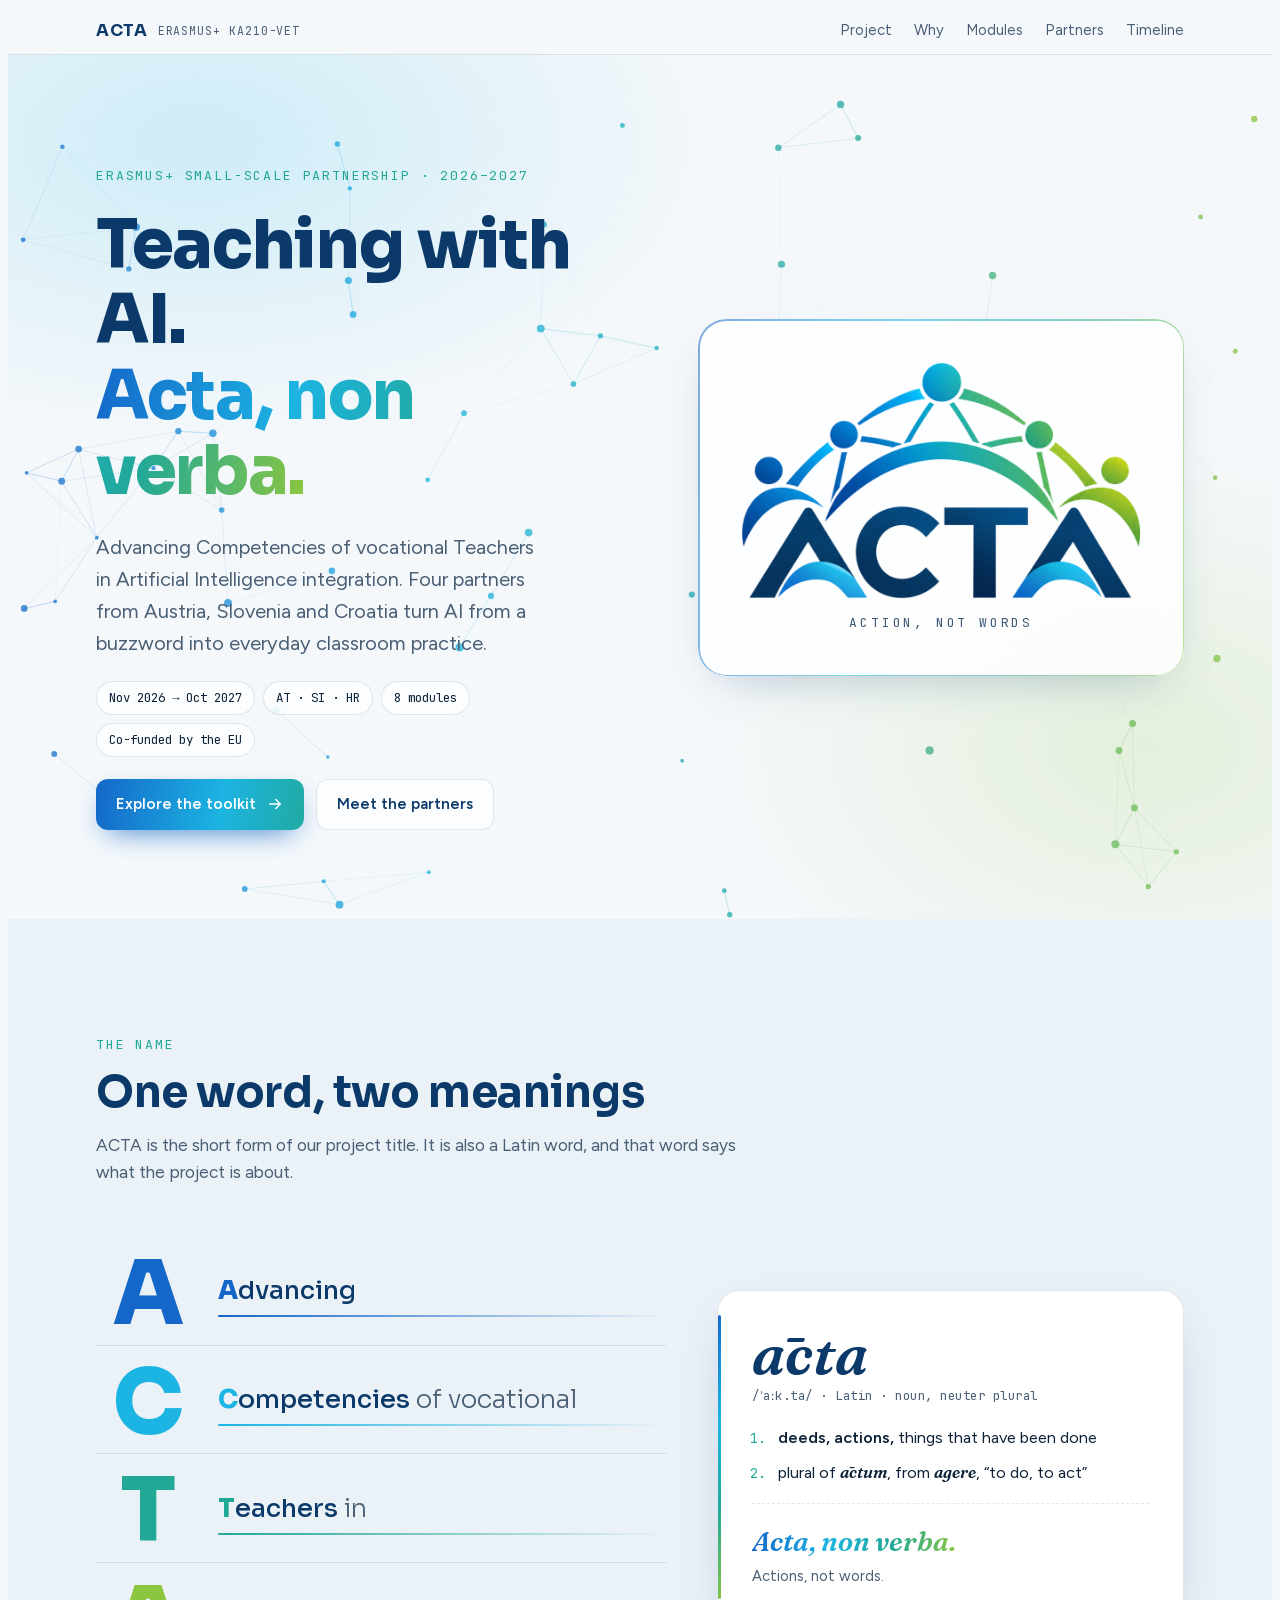
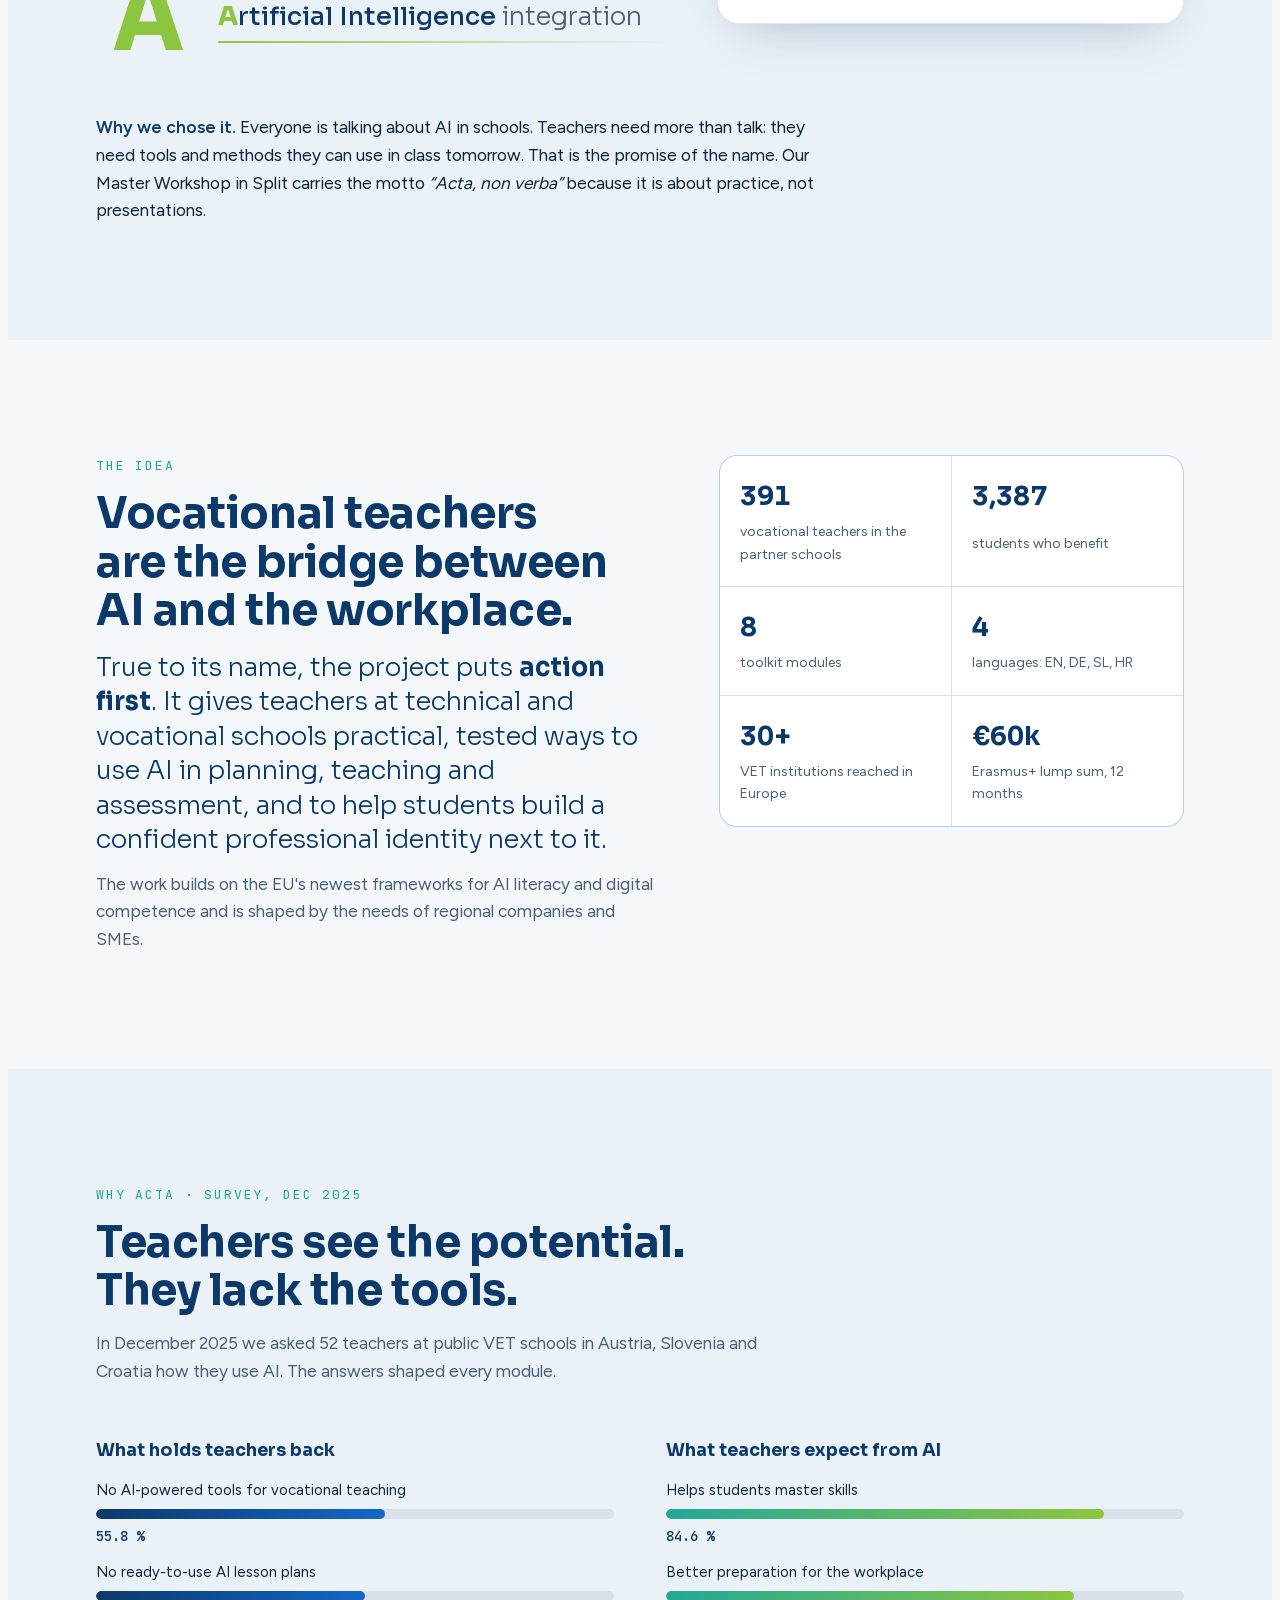
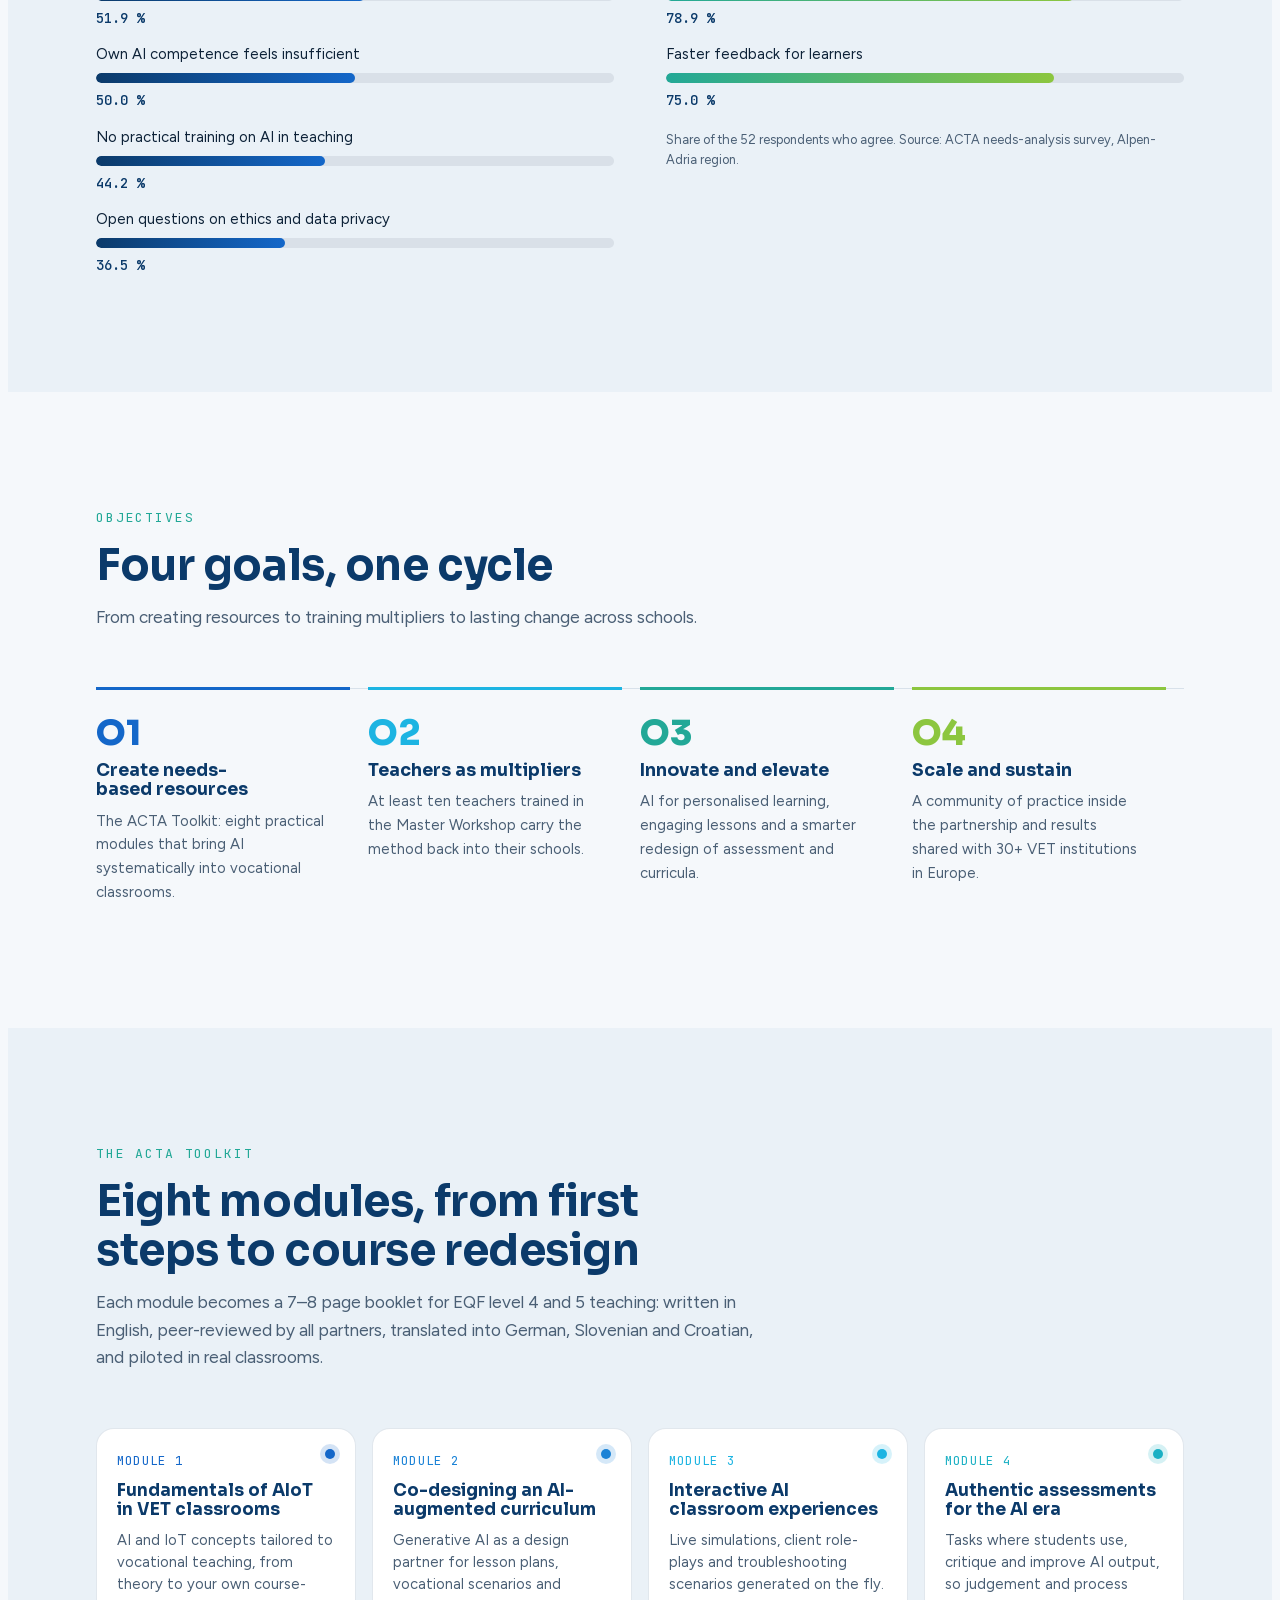
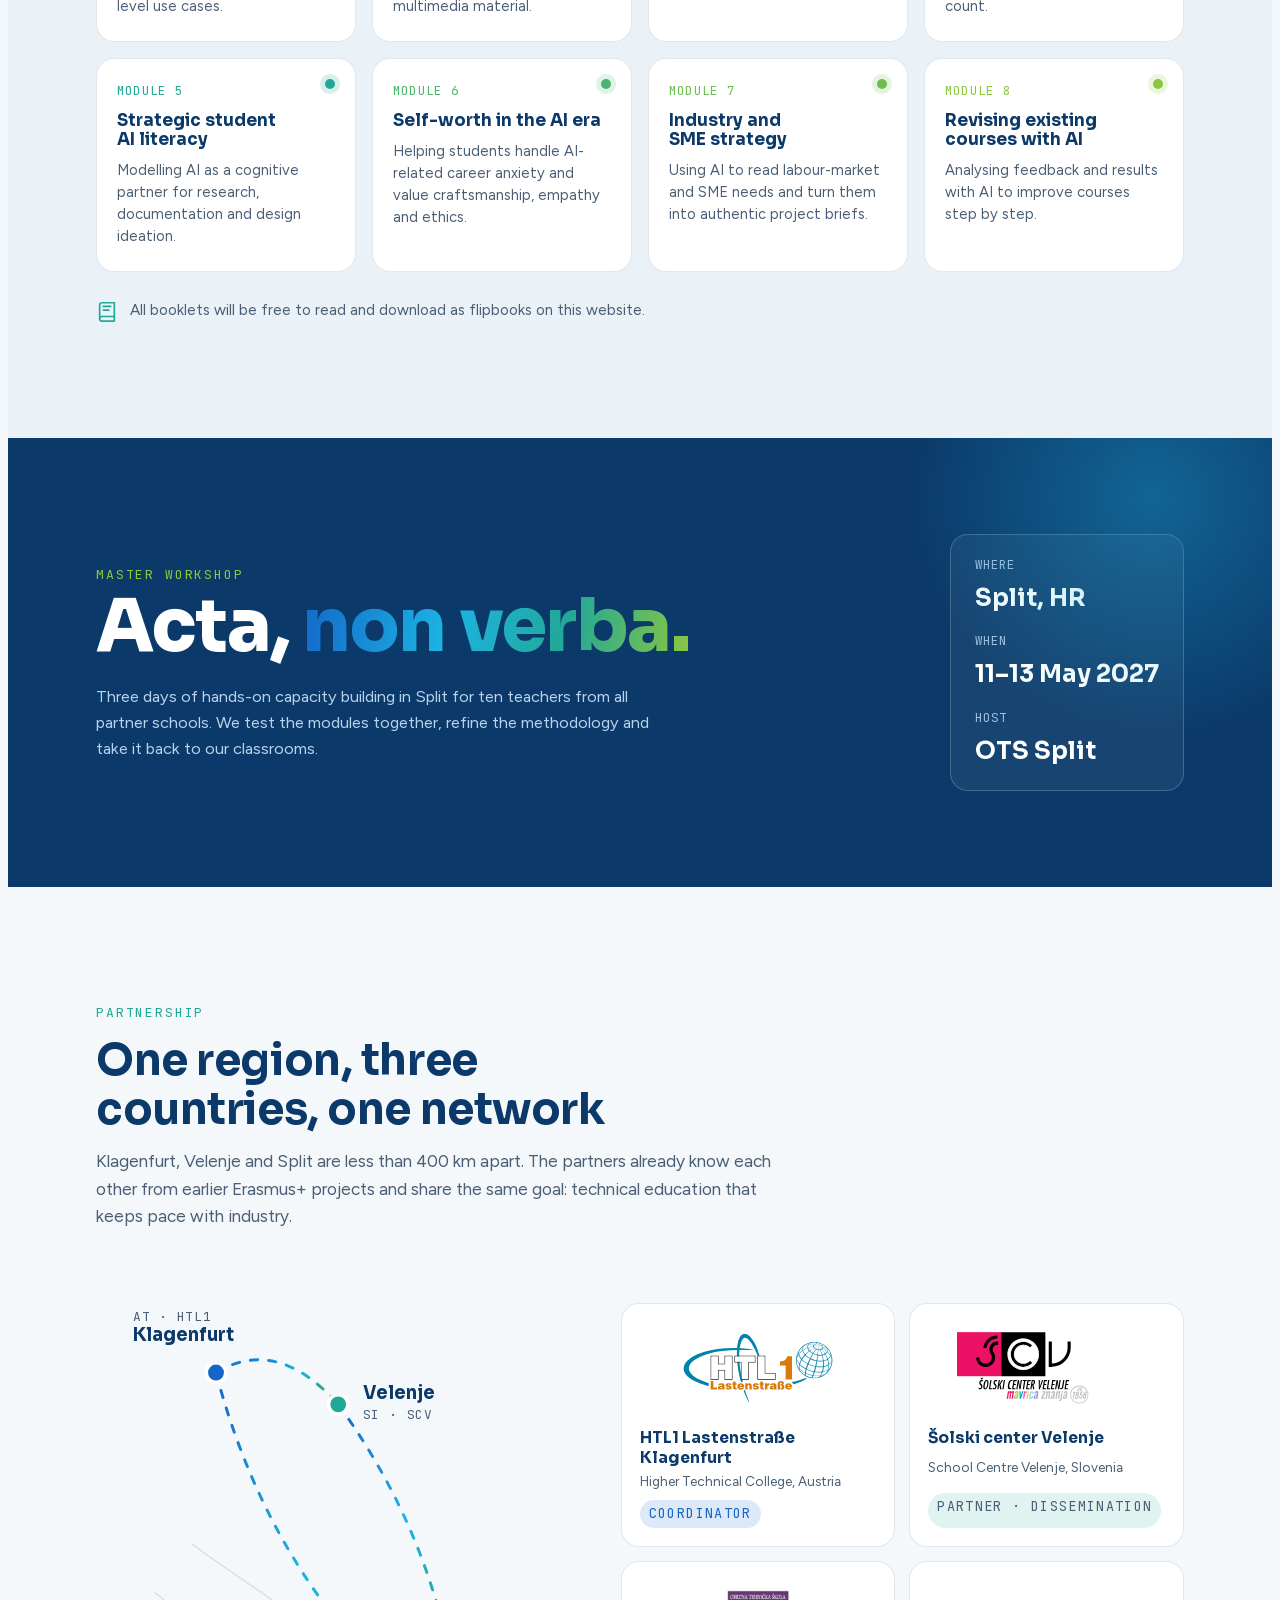
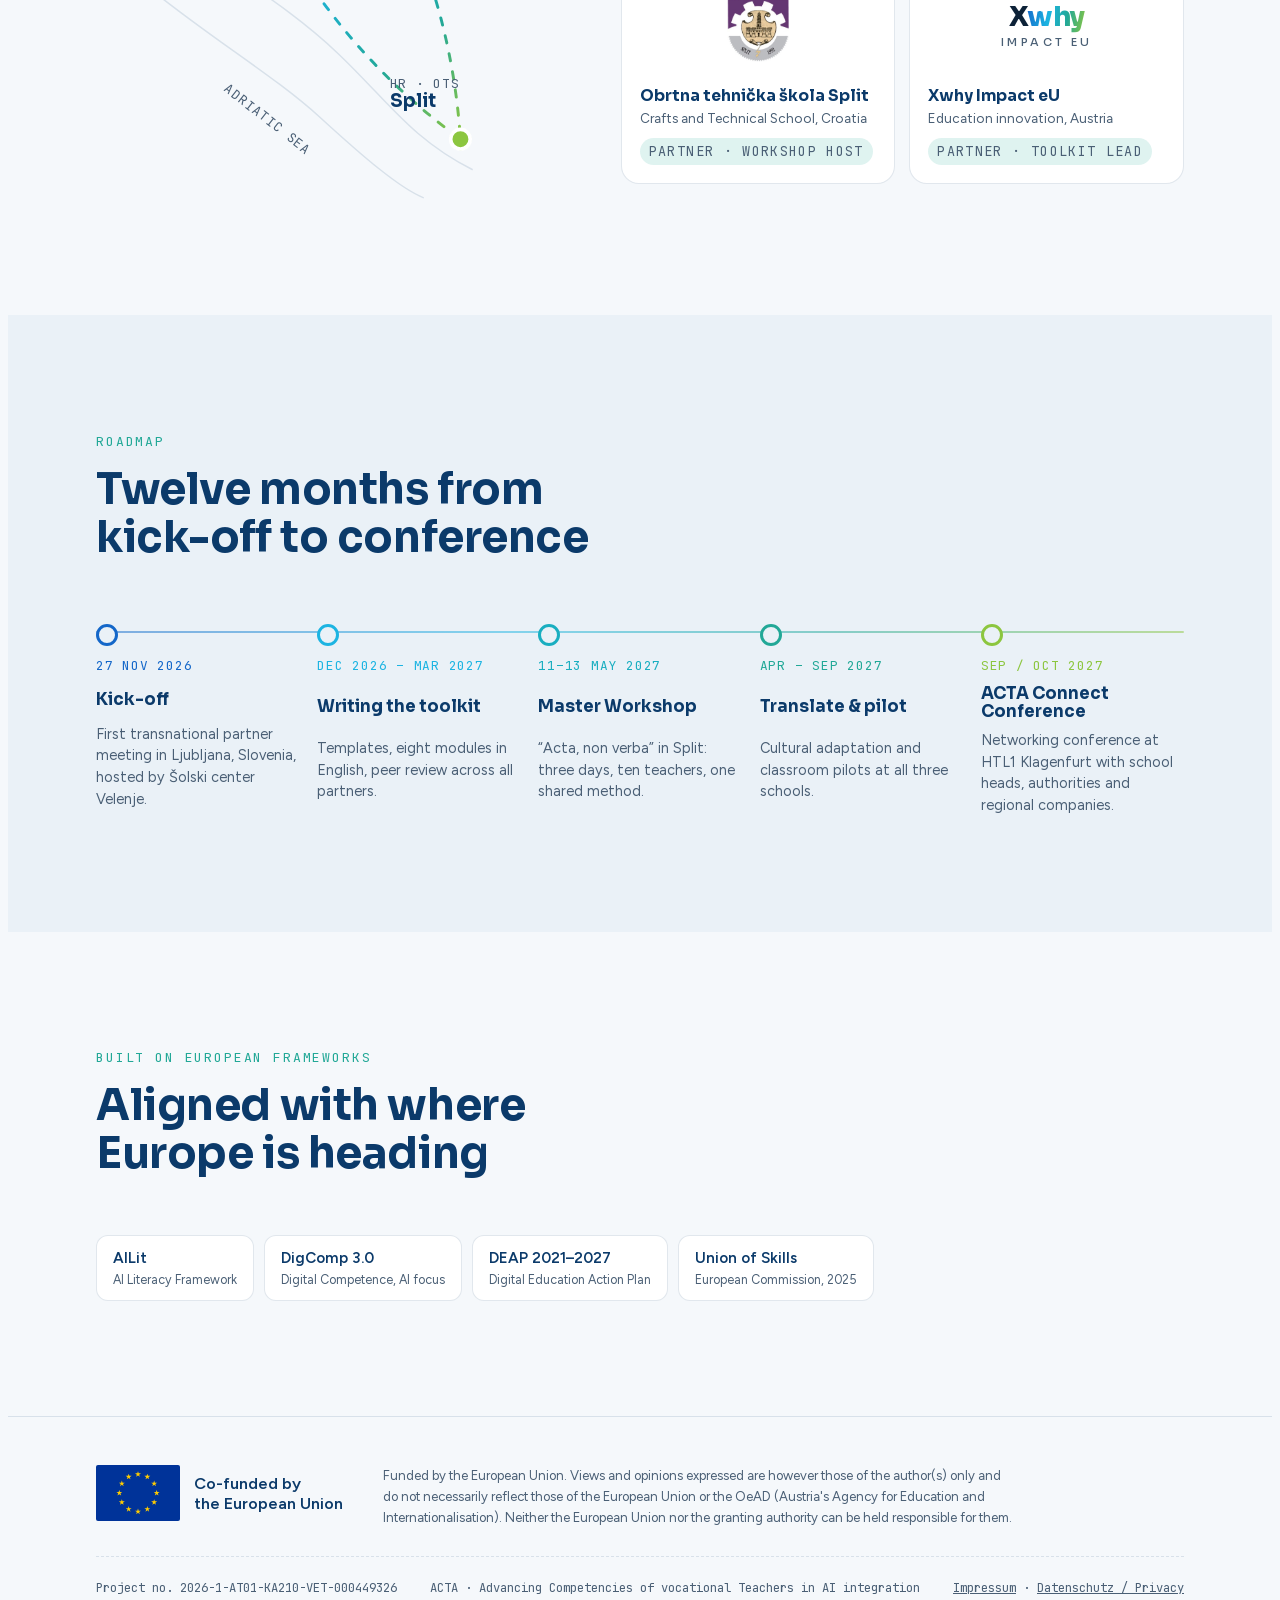
==== index.html @ f6cc99a4 "ACTA project website Co-Authored-By: Claude Opus 5.5 <noreply@anthropic.com>" ====
<!doctype html>
<html lang="en">
<head>
<meta charset="utf-8">
<meta name="viewport" content="width=device-width, initial-scale=1, viewport-fit=cover">
<meta property="og:title" content="ACTA – Erasmus+ Partnership">
<meta property="og:description" content="Advancing Competencies of vocational Teachers in AI integration. Acta, non verba.">
<meta property="og:image" content="assets/acta_logo.png">
<link rel="icon" href="assets/acta_logo.png">
<title>ACTA – Erasmus+ Partnership</title>
<meta name="description" content="ACTA – Advancing Competencies of vocational Teachers in AI integration. Erasmus+ small-scale partnership of HTL1 Klagenfurt, Šolski center Velenje, Obrtna tehnička škola Split and Xwhy Impact.">
<link rel="stylesheet" href="assets/fonts.css">
<style>
/* Layout: one calm column; a live node-network hero echoes the logo's arc of connected people, then modules, route map, timeline, partners. */
:root {
  --navy: #0b3a6a;
  --blue: #1467c9;
  --cyan: #1cb4e2;
  --teal: #22a897;
  --lime: #8cc63f;
  --grad: linear-gradient(100deg, var(--blue) 0%, var(--cyan) 38%, var(--teal) 68%, var(--lime) 100%);

  --bg: #f5f8fb;
  --bg-2: #eaf1f7;
  --surface: rgba(255, 255, 255, .72);
  --surface-solid: #ffffff;
  --line: rgba(11, 58, 106, .12);
  --fg: #0d2238;
  --fg-soft: #4a5f75;
  --heading: var(--navy);
  --plate: rgba(255, 255, 255, .82);
  --shadow: 0 18px 50px -24px rgba(11, 58, 106, .35);

  --f-display: "Sora", "Avenir Next", "Segoe UI", system-ui, sans-serif;
  --f-body: "Figtree", "Helvetica Neue", "Segoe UI", system-ui, sans-serif;
  --f-mono: "JetBrains Mono", ui-monospace, "SF Mono", Menlo, monospace;

  --step--1: .82rem;
  --step-0: 1.02rem;
  --step-1: 1.25rem;
  --step-2: 1.6rem;
  --step-3: clamp(1.9rem, 1.4rem + 2vw, 2.7rem);
  --step-4: clamp(2.4rem, 1.6rem + 3.6vw, 4.2rem);
  --wrap: 1120px;
}
@media (prefers-color-scheme: dark) {
  :root:not([data-theme="light"]) {
    --bg: #07131f;
    --bg-2: #0b1c2d;
    --surface: rgba(18, 38, 58, .62);
    --surface-solid: #0f2336;
    --line: rgba(160, 205, 240, .14);
    --fg: #dce8f3;
    --fg-soft: #93a9bf;
    --heading: #eef6ff;
    --plate: rgba(240, 247, 255, .92);
    --shadow: 0 18px 50px -24px rgba(0, 0, 0, .7);
    color-scheme: dark;
  }
}
:root[data-theme="dark"] {
  --bg: #07131f;
  --bg-2: #0b1c2d;
  --surface: rgba(18, 38, 58, .62);
  --surface-solid: #0f2336;
  --line: rgba(160, 205, 240, .14);
  --fg: #dce8f3;
  --fg-soft: #93a9bf;
  --heading: #eef6ff;
  --plate: rgba(240, 247, 255, .92);
  --shadow: 0 18px 50px -24px rgba(0, 0, 0, .7);
  color-scheme: dark;
}

* { box-sizing: border-box; }
html { scroll-behavior: smooth; }
body {
  background: var(--bg);
  color: var(--fg);
  font-family: var(--f-body);
  font-size: var(--step-0);
  line-height: 1.6;
  overflow-x: hidden;
}
h1, h2, h3 { font-family: var(--f-display); color: var(--heading); text-wrap: balance; line-height: 1.12; margin: 0; }
p { margin: 0; }
a { color: inherit; }
:focus-visible { outline: 2px solid var(--cyan); outline-offset: 3px; border-radius: 6px; }

.wrap {
  max-width: var(--wrap);
  margin-inline: auto;
  padding-left: max(16px, env(safe-area-inset-left, 0px));
  padding-right: max(16px, env(safe-area-inset-right, 0px));
}
.eyebrow {
  font-family: var(--f-mono);
  font-size: var(--step--1);
  letter-spacing: .14em;
  text-transform: uppercase;
  color: var(--teal);
}
.grad-text {
  background: var(--grad);
  -webkit-background-clip: text;
  background-clip: text;
  color: transparent;
}

/* ---------- top bar ---------- */
.bar {
  position: sticky;
  top: env(safe-area-inset-top, 0px);
  z-index: 20;
  backdrop-filter: blur(14px) saturate(1.4);
  -webkit-backdrop-filter: blur(14px) saturate(1.4);
  background: color-mix(in srgb, var(--bg) 70%, transparent);
  border-bottom: 1px solid var(--line);
}
.bar .wrap { display: flex; align-items: center; justify-content: space-between; gap: 16px; padding-block: 10px; }
.bar-brand { display: flex; align-items: center; gap: 10px; text-decoration: none; font-family: var(--f-display); font-weight: 700; color: var(--heading); letter-spacing: .04em; }
.bar-brand span { font-family: var(--f-mono); font-weight: 400; font-size: .72rem; color: var(--fg-soft); letter-spacing: .08em; }
.bar nav { display: flex; gap: 22px; font-size: .92rem; }
.bar nav a { text-decoration: none; color: var(--fg-soft); transition: color .2s; }
.bar nav a:hover { color: var(--heading); }
.progress { position: absolute; left: 0; bottom: -1px; height: 2px; width: 100%; background: var(--grad); transform-origin: 0 50%; transform: scaleX(var(--p, 0)); }
@media (max-width: 720px) { .bar nav { display: none; } }

/* ---------- hero ---------- */
.hero { position: relative; overflow: hidden; isolation: isolate; }
#net { position: absolute; inset: 0; width: 100%; height: 100%; z-index: -1; }
.hero::after {
  content: ""; position: absolute; inset: 0; z-index: -1; pointer-events: none;
  background:
    radial-gradient(60% 50% at 15% 10%, color-mix(in srgb, var(--cyan) 18%, transparent), transparent 70%),
    radial-gradient(50% 50% at 90% 80%, color-mix(in srgb, var(--lime) 16%, transparent), transparent 70%);
}
.hero .wrap { display: grid; grid-template-columns: 1.05fr .95fr; gap: clamp(24px, 5vw, 64px); align-items: center; padding-block: clamp(48px, 9vw, 110px) clamp(48px, 7vw, 90px); }
.hero-copy { display: grid; gap: 22px; min-width: 0; }
.hero h1 { font-size: var(--step-4); font-weight: 800; letter-spacing: -.02em; }
.hero h1 em { font-style: normal; }
.lede { font-size: var(--step-1); color: var(--fg-soft); max-width: 34ch; }
.chips { display: flex; flex-wrap: wrap; gap: 8px; }
.chip {
  font-family: var(--f-mono); font-size: .78rem; padding: 6px 12px; border-radius: 999px;
  border: 1px solid var(--line); background: var(--surface); color: var(--fg);
  backdrop-filter: blur(8px); -webkit-backdrop-filter: blur(8px);
}
.cta-row { display: flex; flex-wrap: wrap; gap: 12px; }
.btn {
  display: inline-flex; align-items: center; gap: 10px; padding: 12px 20px; border-radius: 12px;
  font-weight: 600; text-decoration: none; font-size: .96rem; transition: transform .2s, box-shadow .2s;
}
.btn-primary { background: var(--grad); color: #fff; box-shadow: 0 10px 30px -12px var(--blue); background-size: 160% 100%; background-position: 0 0; transition: background-position .5s, transform .2s; }
.btn-primary:hover { background-position: 100% 0; transform: translateY(-2px); }
.btn-ghost { border: 1px solid var(--line); color: var(--heading); background: var(--surface); }
.btn-ghost:hover { transform: translateY(-2px); }
.btn svg { width: 18px; height: 18px; }

.logo-plate {
  position: relative; padding: clamp(22px, 4vw, 42px); border-radius: 28px;
  background: var(--plate); border: 1px solid rgba(255, 255, 255, .6);
  box-shadow: var(--shadow); backdrop-filter: blur(12px); -webkit-backdrop-filter: blur(12px);
  transform: perspective(900px) rotateX(var(--rx, 0deg)) rotateY(var(--ry, 0deg));
  transition: transform .25s ease-out;
}
.logo-plate::before {
  content: ""; position: absolute; inset: -1px; border-radius: inherit; padding: 1.5px;
  background: var(--grad);
  -webkit-mask: linear-gradient(#000 0 0) content-box, linear-gradient(#000 0 0);
  -webkit-mask-composite: xor; mask-composite: exclude; opacity: .55;
}
.logo-plate img { display: block; width: 100%; height: auto; }
.logo-plate .motto { margin-top: 14px; text-align: center; font-family: var(--f-mono); font-size: .8rem; letter-spacing: .22em; text-transform: uppercase; color: #3d5a78; }
@media (max-width: 860px) {
  .hero .wrap { grid-template-columns: 1fr; }
  .logo-plate { max-width: 460px; order: -1; }
}

/* ---------- sections ---------- */
section { padding-block: clamp(64px, 9vw, 120px); }
.sec-head { display: grid; gap: 14px; max-width: 62ch; margin-bottom: clamp(32px, 5vw, 56px); }
.sec-head h2 { font-size: var(--step-3); font-weight: 700; letter-spacing: -.01em; }
.sec-head p { color: var(--fg-soft); font-size: 1.08rem; }
.alt { background: var(--bg-2); }

.reveal { transition: transform .8s cubic-bezier(.2, .7, .2, 1), opacity .8s; }
.reveal.pre { transform: translateY(18px); opacity: .35; }

/* idea */
.idea { display: grid; grid-template-columns: 1.2fr 1fr; gap: clamp(28px, 5vw, 72px); align-items: start; }
.idea .big { font-family: var(--f-display); font-size: var(--step-2); font-weight: 300; line-height: 1.35; color: var(--heading); }
.idea .big strong { font-weight: 700; }
.facts { display: grid; grid-template-columns: 1fr 1fr; gap: 1px; background: var(--line); border: 1px solid var(--line); border-radius: 18px; overflow: hidden; }
.fact { background: var(--surface-solid); padding: 20px; display: grid; gap: 4px; }
.fact b { font-family: var(--f-display); font-size: var(--step-2); color: var(--heading); font-variant-numeric: tabular-nums; }
.fact span { font-size: .88rem; color: var(--fg-soft); }
@media (max-width: 820px) { .idea { grid-template-columns: 1fr; } }

/* name: acronym + Latin dictionary entry */
.name-sec { background: var(--bg-2); }
.name-grid { display: grid; grid-template-columns: 1.1fr .9fr; gap: clamp(24px, 4vw, 56px); align-items: center; }
.acro { display: grid; gap: 6px; min-width: 0; }
.acro-row {
  display: grid; grid-template-columns: clamp(64px, 9vw, 104px) 1fr; align-items: center; gap: 18px;
  padding: 6px 0; border-bottom: 1px solid var(--line);
}
.acro-row:last-child { border-bottom: 0; }
.acro .L {
  font-family: var(--f-display); font-weight: 800; font-size: clamp(3.2rem, 2rem + 5vw, 5.6rem); line-height: 1;
  color: var(--hue); text-align: center; transition: transform .35s cubic-bezier(.2, .7, .2, 1);
}
.acro .W { font-family: var(--f-display); font-size: clamp(1.1rem, .9rem + 1vw, 1.6rem); font-weight: 500; color: var(--heading); min-width: 0; position: relative; padding-bottom: 6px; }
.acro .W b { color: var(--hue); font-weight: 800; }
.acro .W em { font-style: normal; font-weight: 300; color: var(--fg-soft); }
.acro .W::after {
  content: ""; position: absolute; left: 0; bottom: 0; height: 2px; width: 100%; border-radius: 2px;
  background: linear-gradient(90deg, var(--hue), transparent); transform-origin: 0 50%; transform: scaleX(.25);
  transition: transform .6s cubic-bezier(.2, .7, .2, 1);
}
.acro-row:hover .L { transform: translateX(6px) scale(1.06); }
.acro-row:hover .W::after { transform: scaleX(1); }
.acro:not(.pre) .acro-row .W::after { transform: scaleX(1); }
.acro .acro-row:nth-child(2) .W::after { transition-delay: .12s; }
.acro .acro-row:nth-child(3) .W::after { transition-delay: .24s; }
.acro .acro-row:nth-child(4) .W::after { transition-delay: .36s; }

.lex {
  position: relative; padding: clamp(22px, 3vw, 34px); border-radius: 22px; background: var(--surface-solid);
  border: 1px solid var(--line); box-shadow: var(--shadow); display: grid; gap: 18px; align-content: start; min-width: 0;
}
.lex::before { content: ""; position: absolute; left: 0; top: 24px; bottom: 24px; width: 3px; border-radius: 3px; background: var(--grad); }
.lex-head { display: grid; gap: 4px; }
.lex-word { font-family: "Fraunces", Georgia, "Times New Roman", serif; font-style: italic; font-weight: 600; font-size: clamp(2.6rem, 2rem + 2.4vw, 3.6rem); line-height: 1; color: var(--heading); }
.lex-ipa { font-family: var(--f-mono); font-size: .78rem; letter-spacing: .04em; color: var(--fg-soft); }
.lex-def { margin: 0; padding-left: 1.3em; display: grid; gap: 8px; }
.lex-def li { padding-left: 4px; }
.lex-def li::marker { font-family: var(--f-mono); color: var(--teal); font-size: .85em; }
.lex-def i { font-family: "Fraunces", Georgia, serif; }
.lex-quote { display: grid; gap: 2px; padding-top: 16px; border-top: 1px dashed var(--line); }
.lex-quote .q { font-family: "Fraunces", Georgia, serif; font-style: italic; font-size: 1.7rem; font-weight: 600; background: var(--grad); -webkit-background-clip: text; background-clip: text; color: transparent; width: fit-content; }
.lex-quote .t { font-size: .92rem; color: var(--fg-soft); }
.why-name { margin-top: clamp(28px, 4vw, 44px); max-width: 68ch; font-size: 1.08rem; }
.why-name strong { color: var(--heading); }
@media (max-width: 860px) { .name-grid { grid-template-columns: 1fr; } }

/* need / survey */
.need { display: grid; grid-template-columns: 1fr 1fr; gap: clamp(24px, 4vw, 56px); }
.need-col { display: grid; gap: 18px; align-content: start; min-width: 0; }
.need-col h3 { font-size: 1.1rem; }
.bars { display: grid; gap: 14px; }
.b { display: grid; grid-template-columns: 1fr auto; gap: 6px 14px; align-items: center; }
.b span { font-size: .93rem; }
.b b { font-family: var(--f-mono); font-size: .88rem; font-weight: 500; color: var(--heading); font-variant-numeric: tabular-nums; }
.b i { grid-column: 1 / -1; height: 10px; border-radius: 999px; background: color-mix(in srgb, var(--fg) 8%, transparent); position: relative; overflow: hidden; }
.b i::after { content: ""; position: absolute; inset: 0 auto 0 0; width: calc(var(--v) * 1%); border-radius: inherit; background: linear-gradient(90deg, var(--navy), var(--blue)); transform-origin: 0 50%; transition: transform 1.2s cubic-bezier(.2, .7, .2, 1); }
.bars.pos .b i::after { background: linear-gradient(90deg, var(--teal), var(--lime)); }
.pre .b i::after { transform: scaleX(.15); }
.need-note { font-size: .8rem; color: var(--fg-soft); }
@media (max-width: 820px) { .need { grid-template-columns: 1fr; } }

/* goals */
.goals { display: grid; grid-template-columns: repeat(4, minmax(0, 1fr)); gap: 0; border-top: 1px solid var(--line); }
.goal { padding: 26px 22px 8px 0; display: grid; gap: 10px; align-content: start; border-top: 3px solid var(--hue); margin-top: -2px; margin-right: 18px; }
.goal .num { font-family: var(--f-display); font-weight: 800; font-size: 2.2rem; line-height: 1; color: var(--hue); }
.goal h3 { font-size: 1.08rem; }
.goal p { font-size: .93rem; color: var(--fg-soft); }
@media (max-width: 900px) { .goals { grid-template-columns: repeat(2, minmax(0, 1fr)); row-gap: 20px; } }
@media (max-width: 480px) { .goals { grid-template-columns: 1fr; } .goal { margin-right: 0; } }

/* modules */
.modules { display: grid; grid-template-columns: repeat(4, minmax(0, 1fr)); gap: 16px; }
.mod {
  position: relative; padding: 22px 20px 24px; border-radius: 18px; background: var(--surface-solid);
  border: 1px solid var(--line); display: grid; gap: 10px; align-content: start; overflow: hidden;
  transition: transform .3s, border-color .3s, box-shadow .3s;
}
.mod::before {
  content: ""; position: absolute; inset: 0; pointer-events: none; opacity: 0; transition: opacity .35s;
  background: radial-gradient(240px circle at var(--mx, 50%) var(--my, 0%), color-mix(in srgb, var(--hue) 22%, transparent), transparent 70%);
}
.mod:hover { transform: translateY(-4px); border-color: color-mix(in srgb, var(--hue) 55%, transparent); box-shadow: var(--shadow); }
.mod:hover::before { opacity: 1; }
.mod .num { font-family: var(--f-mono); font-size: .78rem; color: var(--hue); letter-spacing: .1em; }
.mod h3 { font-size: 1.06rem; font-weight: 700; }
.mod p { font-size: .92rem; color: var(--fg-soft); line-height: 1.5; }
.mod .dot { position: absolute; top: 20px; right: 20px; width: 10px; height: 10px; border-radius: 50%; background: var(--hue); box-shadow: 0 0 0 5px color-mix(in srgb, var(--hue) 18%, transparent); }
@media (max-width: 1000px) { .modules { grid-template-columns: repeat(2, minmax(0, 1fr)); } }
@media (max-width: 520px) { .modules { grid-template-columns: 1fr; } }
.out-note { margin-top: 26px; display: flex; flex-wrap: wrap; align-items: center; gap: 12px; color: var(--fg-soft); font-size: .95rem; }
.out-note svg { width: 22px; height: 22px; flex: none; color: var(--teal); }

/* workshop banner */
.motto-band { position: relative; overflow: hidden; background: var(--navy); color: #eaf4ff; }
.motto-band .wrap { display: grid; grid-template-columns: 1fr auto; gap: 32px; align-items: center; padding-block: clamp(52px, 8vw, 96px); }
.motto-band h2 { color: #fff; font-size: clamp(2.2rem, 1.4rem + 4vw, 4.6rem); font-weight: 800; letter-spacing: -.02em; }
.motto-band h2 .grad-text { display: inline-block; }
.motto-band p { color: #b9d3ec; max-width: 52ch; margin-top: 16px; }
.motto-band .eyebrow { color: var(--lime); }
.motto-band .ticket { border: 1px solid rgba(255, 255, 255, .2); border-radius: 18px; padding: 20px 24px; display: grid; gap: 4px; min-width: 210px; background: rgba(255, 255, 255, .05); }
.ticket b { font-family: var(--f-display); font-size: 1.5rem; color: #fff; }
.ticket span { font-family: var(--f-mono); font-size: .78rem; color: #9fc0e0; letter-spacing: .08em; }
.motto-band .glow { position: absolute; width: 520px; height: 520px; right: -140px; top: -200px; border-radius: 50%; background: radial-gradient(circle, rgba(28, 180, 226, .35), transparent 65%); pointer-events: none; animation: drift 14s ease-in-out infinite alternate; }
@keyframes drift { to { transform: translate(-120px, 120px); } }
@media (max-width: 760px) { .motto-band .wrap { grid-template-columns: 1fr; } }

/* route map + partners */
.route { display: grid; grid-template-columns: .9fr 1.1fr; gap: clamp(24px, 5vw, 64px); align-items: center; }
.map-box { min-width: 0; }
.map-box svg { width: 100%; height: auto; display: block; max-width: 440px; margin-inline: auto; }
.map-box .lbl { font-family: var(--f-display); font-weight: 700; font-size: 15px; fill: var(--heading); }
.map-box .sub { font-family: var(--f-mono); font-size: 10.5px; fill: var(--fg-soft); letter-spacing: .06em; }
.map-box .arc { fill: none; stroke: url(#arcGrad); stroke-width: 2.4; stroke-linecap: round; stroke-dasharray: 6 9; animation: flow 1.6s linear infinite; }
.map-box .land { fill: none; stroke: var(--line); stroke-width: 1.2; }
@keyframes flow { to { stroke-dashoffset: -30; } }
.pulse { transform-box: fill-box; transform-origin: center; animation: pulse 2.6s ease-out infinite; }
@keyframes pulse { 0% { transform: scale(.6); opacity: .9; } 100% { transform: scale(2.6); opacity: 0; } }

.partners { display: grid; grid-template-columns: repeat(2, minmax(0, 1fr)); gap: 14px; }
.partner {
  display: grid; grid-template-rows: 92px auto; gap: 14px; padding: 18px; border-radius: 18px;
  background: var(--surface-solid); border: 1px solid var(--line); text-decoration: none;
  transition: transform .25s, box-shadow .25s;
}
.partner:hover { transform: translateY(-3px); box-shadow: var(--shadow); }
.partner .logo { display: grid; place-items: center; background: #fff; border-radius: 12px; padding: 10px; }
.partner .logo img { max-height: 72px; width: auto; max-width: 100%; object-fit: contain; }
.partner .meta { display: grid; gap: 2px; }
.partner .meta b { font-family: var(--f-display); font-size: .98rem; color: var(--heading); line-height: 1.3; }
.partner .meta span { font-size: .84rem; color: var(--fg-soft); }
.partner .role { justify-self: start; margin-top: 6px; font-family: var(--f-mono); font-size: .7rem; letter-spacing: .1em; text-transform: uppercase; padding: 3px 9px; border-radius: 999px; background: color-mix(in srgb, var(--teal) 14%, transparent); color: var(--teal); }
.partner .role.coord { background: color-mix(in srgb, var(--blue) 14%, transparent); color: var(--blue); }
.xwhy { font-family: var(--f-display); font-weight: 800; font-size: 1.7rem; letter-spacing: -.02em; color: #0d2238; line-height: 1; text-align: center; }
.xwhy small { display: block; font-weight: 500; font-size: .7rem; letter-spacing: .3em; text-transform: uppercase; color: #4a5f75; margin-top: 6px; }
.xwhy i { font-style: normal; background: var(--grad); -webkit-background-clip: text; background-clip: text; color: transparent; }
@media (max-width: 900px) { .route { grid-template-columns: 1fr; } }
@media (max-width: 460px) { .partners { grid-template-columns: 1fr; } }

/* timeline */
.tl { position: relative; display: grid; grid-template-columns: repeat(5, minmax(0, 1fr)); gap: 18px; }
.tl::before { content: ""; position: absolute; left: 0; right: 0; top: 13px; height: 2px; background: var(--grad); opacity: .5; border-radius: 2px; }
.step { position: relative; display: grid; gap: 8px; padding-top: 38px; min-width: 0; }
.step::before { content: ""; position: absolute; top: 6px; left: 0; width: 16px; height: 16px; border-radius: 50%; background: var(--bg); border: 3px solid var(--hue); }
.alt .step::before { background: var(--bg-2); }
.step time { font-family: var(--f-mono); font-size: .8rem; color: var(--hue); letter-spacing: .06em; }
.step h3 { font-size: 1.04rem; }
.step p { font-size: .9rem; color: var(--fg-soft); line-height: 1.5; }
@media (max-width: 900px) {
  .tl { grid-template-columns: 1fr; gap: 26px; padding-left: 30px; }
  .tl::before { left: 7px; right: auto; top: 0; bottom: 0; width: 2px; height: auto; background: linear-gradient(180deg, var(--blue), var(--cyan), var(--teal), var(--lime)); }
  .step { padding-top: 0; }
  .step::before { left: -30px; top: 4px; }
}

/* frameworks */
.fw { display: flex; flex-wrap: wrap; gap: 10px; }
.fw span { padding: 10px 16px; border-radius: 12px; border: 1px solid var(--line); background: var(--surface-solid); font-weight: 600; color: var(--heading); font-size: .95rem; }
.fw small { display: block; font-weight: 400; color: var(--fg-soft); font-size: .78rem; }

/* footer */
footer { border-top: 1px solid var(--line); padding-block: 48px; }
footer .wrap { display: grid; grid-template-columns: auto 1fr; gap: 28px 40px; align-items: start; }
.eu { display: flex; align-items: center; gap: 14px; }
.eu svg { width: 84px; height: auto; flex: none; border-radius: 2px; }
.eu b { font-family: var(--f-body); font-weight: 600; font-size: 1.02rem; color: var(--heading); line-height: 1.25; }
.disclaimer { font-size: .82rem; color: var(--fg-soft); max-width: 70ch; }
.foot-meta { grid-column: 1 / -1; display: flex; flex-wrap: wrap; justify-content: space-between; gap: 12px; font-family: var(--f-mono); font-size: .76rem; color: var(--fg-soft); padding-top: 22px; border-top: 1px dashed var(--line); }
@media (max-width: 720px) { footer .wrap { grid-template-columns: 1fr; } }

@media (prefers-reduced-motion: reduce) {
  *, *::before, *::after { animation: none !important; transition: none !important; }
  .reveal.pre { transform: none; opacity: 1; }
  html { scroll-behavior: auto; }
}
</style>
</head>
<body>
<header class="bar">
  <div class="wrap">
    <a class="bar-brand" href="#top">ACTA <span>ERASMUS+ KA210-VET</span></a>
    <nav aria-label="Sections">
      <a href="#idea">Project</a>
      <a href="#need">Why</a>
      <a href="#modules">Modules</a>
      <a href="#partners">Partners</a>
      <a href="#timeline">Timeline</a>
    </nav>
    <div class="progress" id="progress"></div>
  </div>
</header>

<main id="top">
  <section class="hero" style="padding:0">
    <canvas id="net" aria-hidden="true"></canvas>
    <div class="wrap">
      <div class="hero-copy">
        <div class="eyebrow">Erasmus+ Small-scale Partnership · 2026–2027</div>
        <h1>Teaching with AI.<br><em class="grad-text">Acta, non verba.</em></h1>
        <p class="lede">Advancing Competencies of vocational Teachers in Artificial Intelligence integration. Four partners from Austria, Slovenia and Croatia turn AI from a buzzword into everyday classroom practice.</p>
        <div class="chips">
          <span class="chip">Nov 2026 → Oct 2027</span>
          <span class="chip">AT · SI · HR</span>
          <span class="chip">8 modules</span>
          <span class="chip">Co-funded by the EU</span>
        </div>
        <div class="cta-row">
          <a class="btn btn-primary" href="#modules">Explore the toolkit
            <svg viewBox="0 0 24 24" fill="none" stroke="currentColor" stroke-width="2" stroke-linecap="round" stroke-linejoin="round"><path d="M5 12h14M13 6l6 6-6 6"/></svg></a>
          <a class="btn btn-ghost" href="#partners">Meet the partners</a>
        </div>
      </div>
      <div class="logo-plate" id="plate">
        <img src="assets/acta_logo.png" alt="ACTA project logo: four connected figures forming an arc above the word ACTA" width="900" height="532">
        <div class="motto">action, not words</div>
      </div>
    </div>
  </section>

  <section id="name" class="name-sec">
    <div class="wrap">
      <div class="sec-head reveal">
        <div class="eyebrow">The name</div>
        <h2>One word, two meanings</h2>
        <p>ACTA is the short form of our project title. It is also a Latin word, and that word says what the project is about.</p>
      </div>

      <div class="name-grid">
        <div class="acro reveal" aria-label="ACTA: Advancing Competencies of vocational Teachers in Artificial Intelligence integration">
          <div class="acro-row" style="--hue: var(--blue)"><span class="L">A</span><span class="W"><b>A</b>dvancing</span></div>
          <div class="acro-row" style="--hue: var(--cyan)"><span class="L">C</span><span class="W"><b>C</b>ompetencies <em>of vocational</em></span></div>
          <div class="acro-row" style="--hue: var(--teal)"><span class="L">T</span><span class="W"><b>T</b>eachers <em>in</em></span></div>
          <div class="acro-row" style="--hue: var(--lime)"><span class="L">A</span><span class="W"><b>A</b>rtificial Intelligence <em>integration</em></span></div>
        </div>

        <div class="lex reveal">
          <div class="lex-head">
            <span class="lex-word">ācta</span>
            <span class="lex-ipa">/ˈaːk.ta/ · Latin · noun, neuter plural</span>
          </div>
          <ol class="lex-def">
            <li><b>deeds, actions,</b> things that have been done</li>
            <li>plural of <i>āctum</i>, from <i>agere</i>, “to do, to act”</li>
          </ol>
          <div class="lex-quote">
            <span class="q">Acta, non verba.</span>
            <span class="t">Actions, not words.</span>
          </div>
        </div>
      </div>

      <div class="why-name reveal">
        <p><strong>Why we chose it.</strong> Everyone is talking about AI in schools. Teachers need more than talk: they need tools and methods they can use in class tomorrow. That is the promise of the name. Our Master Workshop in Split carries the motto <em>“Acta, non verba”</em> because it is about practice, not presentations.</p>
      </div>
    </div>
  </section>

  <section id="idea">
    <div class="wrap idea reveal">
      <div class="sec-head" style="margin:0">
        <div class="eyebrow">The idea</div>
        <h2>Vocational teachers are the bridge between AI and the workplace.</h2>
        <p class="big">True to its name, the project puts <strong>action first</strong>. It gives teachers at technical and vocational schools practical, tested ways to use AI in planning, teaching and assessment, and to help students build a confident professional identity next to it.</p>
        <p>The work builds on the EU's newest frameworks for AI literacy and digital competence and is shaped by the needs of regional companies and SMEs.</p>
      </div>
      <div class="facts" role="list">
        <div class="fact" role="listitem"><b>391</b><span>vocational teachers in the partner schools</span></div>
        <div class="fact" role="listitem"><b>3,387</b><span>students who benefit</span></div>
        <div class="fact" role="listitem"><b>8</b><span>toolkit modules</span></div>
        <div class="fact" role="listitem"><b>4</b><span>languages: EN, DE, SL, HR</span></div>
        <div class="fact" role="listitem"><b>30+</b><span>VET institutions reached in Europe</span></div>
        <div class="fact" role="listitem"><b>€60k</b><span>Erasmus+ lump sum, 12 months</span></div>
      </div>
    </div>
  </section>

  <section id="need" class="alt">
    <div class="wrap">
      <div class="sec-head reveal">
        <div class="eyebrow">Why ACTA · Survey, Dec 2025</div>
        <h2>Teachers see the potential. They lack the tools.</h2>
        <p>In December 2025 we asked 52 teachers at public VET schools in Austria, Slovenia and Croatia how they use AI. The answers shaped every module.</p>
      </div>
      <div class="need">
        <div class="need-col reveal">
          <h3>What holds teachers back</h3>
          <div class="bars">
            <div class="b" style="--v:55.77"><span>No AI-powered tools for vocational teaching</span><i></i><b>55.8 %</b></div>
            <div class="b" style="--v:51.92"><span>No ready-to-use AI lesson plans</span><i></i><b>51.9 %</b></div>
            <div class="b" style="--v:50"><span>Own AI competence feels insufficient</span><i></i><b>50.0 %</b></div>
            <div class="b" style="--v:44.23"><span>No practical training on AI in teaching</span><i></i><b>44.2 %</b></div>
            <div class="b" style="--v:36.54"><span>Open questions on ethics and data privacy</span><i></i><b>36.5 %</b></div>
          </div>
        </div>
        <div class="need-col reveal">
          <h3>What teachers expect from AI</h3>
          <div class="bars pos">
            <div class="b" style="--v:84.62"><span>Helps students master skills</span><i></i><b>84.6 %</b></div>
            <div class="b" style="--v:78.85"><span>Better preparation for the workplace</span><i></i><b>78.9 %</b></div>
            <div class="b" style="--v:75"><span>Faster feedback for learners</span><i></i><b>75.0 %</b></div>
          </div>
          <p class="need-note">Share of the 52 respondents who agree. Source: ACTA needs-analysis survey, Alpen-Adria region.</p>
        </div>
      </div>
    </div>
  </section>

  <section id="goals">
    <div class="wrap">
      <div class="sec-head reveal">
        <div class="eyebrow">Objectives</div>
        <h2>Four goals, one cycle</h2>
        <p>From creating resources to training multipliers to lasting change across schools.</p>
      </div>
      <div class="goals">
        <div class="goal reveal" style="--hue: var(--blue)"><span class="num">O1</span><h3>Create needs-based resources</h3><p>The ACTA Toolkit: eight practical modules that bring AI systematically into vocational classrooms.</p></div>
        <div class="goal reveal" style="--hue: var(--cyan)"><span class="num">O2</span><h3>Teachers as multipliers</h3><p>At least ten teachers trained in the Master Workshop carry the method back into their schools.</p></div>
        <div class="goal reveal" style="--hue: var(--teal)"><span class="num">O3</span><h3>Innovate and elevate</h3><p>AI for personalised learning, engaging lessons and a smarter redesign of assessment and curricula.</p></div>
        <div class="goal reveal" style="--hue: var(--lime)"><span class="num">O4</span><h3>Scale and sustain</h3><p>A community of practice inside the partnership and results shared with 30+ VET institutions in Europe.</p></div>
      </div>
    </div>
  </section>

  <section id="modules" class="alt">
    <div class="wrap">
      <div class="sec-head reveal">
        <div class="eyebrow">The ACTA Toolkit</div>
        <h2>Eight modules, from first steps to course redesign</h2>
        <p>Each module becomes a 7–8 page booklet for EQF level 4 and 5 teaching: written in English, peer-reviewed by all partners, translated into German, Slovenian and Croatian, and piloted in real classrooms.</p>
      </div>
      <div class="modules" id="modGrid"></div>
      <p class="out-note reveal">
        <svg viewBox="0 0 24 24" fill="none" stroke="currentColor" stroke-width="1.8" stroke-linecap="round" stroke-linejoin="round"><path d="M4 5.5A2.5 2.5 0 0 1 6.5 3H20v15H6.5A2.5 2.5 0 0 0 4 20.5z"/><path d="M4 20.5A2.5 2.5 0 0 0 6.5 23H20v-5"/><path d="M8 7h8M8 11h6"/></svg>
        All booklets will be free to read and download as flipbooks on this website.
      </p>
    </div>
  </section>

  <section class="motto-band" aria-labelledby="ws-title" style="padding:0">
    <div class="glow"></div>
    <div class="wrap">
      <div>
        <div class="eyebrow">Master Workshop</div>
        <h2 id="ws-title">Acta, <span class="grad-text">non verba.</span></h2>
        <p>Three days of hands-on capacity building in Split for ten teachers from all partner schools. We test the modules together, refine the methodology and take it back to our classrooms.</p>
      </div>
      <div class="ticket">
        <span>WHERE</span><b>Split, HR</b>
        <span style="margin-top:10px">WHEN</span><b>11–13 May 2027</b>
        <span style="margin-top:10px">HOST</span><b>OTS Split</b>
      </div>
    </div>
  </section>

  <section id="partners">
    <div class="wrap">
      <div class="sec-head reveal">
        <div class="eyebrow">Partnership</div>
        <h2>One region, three countries, one network</h2>
        <p>Klagenfurt, Velenje and Split are less than 400 km apart. The partners already know each other from earlier Erasmus+ projects and share the same goal: technical education that keeps pace with industry.</p>
      </div>
      <div class="route">
        <div class="map-box reveal" aria-label="Map of partner cities Klagenfurt, Velenje and Split">
          <svg viewBox="0 0 360 420" role="img">
            <title>Partner cities: Klagenfurt (Austria), Velenje (Slovenia), Split (Croatia)</title>
            <defs>
              <linearGradient id="arcGrad" x1="0" y1="0" x2="1" y2="1">
                <stop offset="0" stop-color="#1467c9"/><stop offset=".45" stop-color="#1cb4e2"/><stop offset=".75" stop-color="#22a897"/><stop offset="1" stop-color="#8cc63f"/>
              </linearGradient>
            </defs>
            <!-- stylised Adriatic coast hint -->
            <path class="land" d="M70 210 C 110 240, 150 262, 190 300 S 250 370, 300 395"/>
            <path class="land" d="M40 250 C 90 290, 140 320, 175 352 S 240 410, 260 418"/>
            <text class="sub" x="96" y="330" transform="rotate(38 96 330)">ADRIATIC SEA</text>
            <!-- arcs -->
            <path class="arc" d="M90 70 Q 140 40 190 96"/>
            <path class="arc" d="M190 96 Q 280 220 290 370"/>
            <path class="arc" d="M90 70 Q 140 260 290 370"/>
            <!-- cities -->
            <g>
              <circle class="pulse" cx="90" cy="70" r="9" fill="#1467c9"/>
              <circle cx="90" cy="70" r="8" fill="#1467c9" stroke="#fff" stroke-width="3"/>
              <text class="lbl" x="22" y="44">Klagenfurt</text>
              <text class="sub" x="22" y="28">AT · HTL1</text>
            </g>
            <g>
              <circle class="pulse" cx="190" cy="96" r="9" fill="#22a897" style="animation-delay:.8s"/>
              <circle cx="190" cy="96" r="8" fill="#22a897" stroke="#fff" stroke-width="3"/>
              <text class="lbl" x="210" y="92">Velenje</text>
              <text class="sub" x="210" y="108">SI · SCV</text>
            </g>
            <g>
              <circle class="pulse" cx="290" cy="370" r="9" fill="#8cc63f" style="animation-delay:1.6s"/>
              <circle cx="290" cy="370" r="8" fill="#8cc63f" stroke="#fff" stroke-width="3"/>
              <text class="lbl" x="232" y="344">Split</text>
              <text class="sub" x="232" y="328">HR · OTS</text>
            </g>
          </svg>
        </div>

        <div class="partners">
          <a class="partner reveal" href="https://htl1-klagenfurt.at" target="_blank" rel="noopener">
            <div class="logo"><img src="assets/htl1.svg" alt="HTL1 Lastenstraße Klagenfurt logo"></div>
            <div class="meta">
              <b>HTL1 Lastenstraße Klagenfurt</b>
              <span>Higher Technical College, Austria</span>
              <span class="role coord">Coordinator</span>
            </div>
          </a>
          <a class="partner reveal" href="https://www.scv.si/" target="_blank" rel="noopener">
            <div class="logo"><img src="assets/scv.svg" alt="Šolski center Velenje logo"></div>
            <div class="meta">
              <b>Šolski center Velenje</b>
              <span>School Centre Velenje, Slovenia</span>
              <span class="role">Partner · Dissemination</span>
            </div>
          </a>
          <a class="partner reveal" href="https://ss-obrtna-tehnicka-st.skole.hr/" target="_blank" rel="noopener">
            <div class="logo"><img src="assets/ots_logo.jpg" alt="Obrtna tehnička škola Split logo"></div>
            <div class="meta">
              <b>Obrtna tehnička škola Split</b>
              <span>Crafts and Technical School, Croatia</span>
              <span class="role">Partner · Workshop host</span>
            </div>
          </a>
          <div class="partner reveal">
            <div class="logo"><div class="xwhy">X<i>why</i><small>Impact eU</small></div></div>
            <div class="meta">
              <b>Xwhy Impact eU</b>
              <span>Education innovation, Austria</span>
              <span class="role">Partner · Toolkit lead</span>
            </div>
          </div>
        </div>
      </div>
    </div>
  </section>

  <section id="timeline" class="alt">
    <div class="wrap">
      <div class="sec-head reveal">
        <div class="eyebrow">Roadmap</div>
        <h2>Twelve months from kick-off to conference</h2>
      </div>
      <div class="tl">
        <div class="step reveal" style="--hue: var(--blue)">
          <time>27 NOV 2026</time>
          <h3>Kick-off</h3>
          <p>First transnational partner meeting in Ljubljana, Slovenia, hosted by Šolski center Velenje.</p>
        </div>
        <div class="step reveal" style="--hue: var(--cyan)">
          <time>DEC 2026 – MAR 2027</time>
          <h3>Writing the toolkit</h3>
          <p>Templates, eight modules in English, peer review across all partners.</p>
        </div>
        <div class="step reveal" style="--hue: #19aec0">
          <time>11–13 MAY 2027</time>
          <h3>Master Workshop</h3>
          <p>“Acta, non verba” in Split: three days, ten teachers, one shared method.</p>
        </div>
        <div class="step reveal" style="--hue: var(--teal)">
          <time>APR – SEP 2027</time>
          <h3>Translate &amp; pilot</h3>
          <p>Cultural adaptation and classroom pilots at all three schools.</p>
        </div>
        <div class="step reveal" style="--hue: var(--lime)">
          <time>SEP / OCT 2027</time>
          <h3>ACTA Connect Conference</h3>
          <p>Networking conference at HTL1 Klagenfurt with school heads, authorities and regional companies.</p>
        </div>
      </div>
    </div>
  </section>

  <section>
    <div class="wrap">
      <div class="sec-head reveal">
        <div class="eyebrow">Built on European frameworks</div>
        <h2>Aligned with where Europe is heading</h2>
      </div>
      <div class="fw reveal">
        <span>AILit<small>AI Literacy Framework</small></span>
        <span>DigComp 3.0<small>Digital Competence, AI focus</small></span>
        <span>DEAP 2021–2027<small>Digital Education Action Plan</small></span>
        <span>Union of Skills<small>European Commission, 2025</small></span>
      </div>
    </div>
  </section>
</main>

<footer>
  <div class="wrap">
    <div class="eu">
      <svg viewBox="0 0 810 540" role="img" aria-label="Flag of the European Union">
        <rect width="810" height="540" fill="#003399"/>
        <g id="euStars" fill="#FFCC00"></g>
      </svg>
      <b>Co-funded by<br>the European Union</b>
    </div>
    <p class="disclaimer">Funded by the European Union. Views and opinions expressed are however those of the author(s) only and do not necessarily reflect those of the European Union or the OeAD (Austria's Agency for Education and Internationalisation). Neither the European Union nor the granting authority can be held responsible for them.</p>
    <div class="foot-meta">
      <span>Project no. 2026-1-AT01-KA210-VET-000449326</span>
      <span>ACTA · Advancing Competencies of vocational Teachers in AI integration</span>
      <span class="legal-links"><a href="legal.html#impressum">Impressum</a> · <a href="legal.html#datenschutz">Datenschutz / Privacy</a></span>
    </div>
  </div>
</footer>

<script>
(function () {
  var reduce = window.matchMedia('(prefers-reduced-motion: reduce)').matches;

  /* ---- modules ---- */
  var mods = [
    ['Fundamentals of AIoT in VET classrooms', 'AI and IoT concepts tailored to vocational teaching, from theory to your own course-level use cases.'],
    ['Co-designing an AI-augmented curriculum', 'Generative AI as a design partner for lesson plans, vocational scenarios and multimedia material.'],
    ['Interactive AI classroom experiences', 'Live simulations, client role-plays and troubleshooting scenarios generated on the fly.'],
    ['Authentic assessments for the AI era', 'Tasks where students use, critique and improve AI output, so judgement and process count.'],
    ['Strategic student AI literacy', 'Modelling AI as a cognitive partner for research, documentation and design ideation.'],
    ['Self-worth in the AI era', 'Helping students handle AI-related career anxiety and value craftsmanship, empathy and ethics.'],
    ['Industry and SME strategy', 'Using AI to read labour-market and SME needs and turn them into authentic project briefs.'],
    ['Revising existing courses with AI', 'Analysing feedback and results with AI to improve courses step by step.']
  ];
  var hues = ['#1467c9', '#1a82d6', '#1cb4e2', '#1bb0c4', '#22a897', '#4bb46f', '#6cbe52', '#8cc63f'];
  var grid = document.getElementById('modGrid');
  mods.forEach(function (m, i) {
    var el = document.createElement('article');
    el.className = 'mod reveal';
    el.style.setProperty('--hue', hues[i]);
    el.innerHTML = '<span class="dot"></span><span class="num">MODULE ' + (i + 1) + '</span><h3></h3><p></p>';
    el.querySelector('h3').textContent = m[0];
    el.querySelector('p').textContent = m[1];
    el.addEventListener('pointermove', function (e) {
      var r = el.getBoundingClientRect();
      el.style.setProperty('--mx', (e.clientX - r.left) + 'px');
      el.style.setProperty('--my', (e.clientY - r.top) + 'px');
    });
    grid.appendChild(el);
  });

  /* ---- EU stars ---- */
  var g = document.getElementById('euStars');
  function star(cx, cy, r) {
    var pts = [];
    for (var k = 0; k < 10; k++) {
      var ang = -Math.PI / 2 + k * Math.PI / 5;
      var rr = k % 2 ? r * 0.382 : r;
      pts.push((cx + rr * Math.cos(ang)).toFixed(1) + ',' + (cy + rr * Math.sin(ang)).toFixed(1));
    }
    return '<polygon points="' + pts.join(' ') + '"/>';
  }
  var s = '';
  for (var j = 0; j < 12; j++) {
    var a = j * Math.PI / 6;
    s += star(405 + 180 * Math.sin(a), 270 - 180 * Math.cos(a), 30);
  }
  g.innerHTML = s;

  /* ---- reveal on scroll (content stays readable at rest) ---- */
  var items = Array.prototype.slice.call(document.querySelectorAll('.reveal'));
  if (!reduce && 'IntersectionObserver' in window) {
    var vh = window.innerHeight;
    items.forEach(function (el) { if (el.getBoundingClientRect().top > vh) el.classList.add('pre'); });
    var io = new IntersectionObserver(function (entries) {
      entries.forEach(function (en, idx) {
        if (en.isIntersecting) {
          en.target.style.transitionDelay = (idx * 60) + 'ms';
          en.target.classList.remove('pre');
          io.unobserve(en.target);
        }
      });
    }, { rootMargin: '0px 0px -8% 0px' });
    items.forEach(function (el) { io.observe(el); });
  }

  /* ---- scroll progress ---- */
  var prog = document.getElementById('progress');
  function onScroll() {
    var h = document.documentElement.scrollHeight - window.innerHeight;
    prog.style.setProperty('--p', h > 0 ? (window.scrollY / h).toFixed(4) : 0);
  }
  window.addEventListener('scroll', onScroll, { passive: true });
  onScroll();

  /* ---- logo tilt ---- */
  var plate = document.getElementById('plate');
  if (!reduce) {
    plate.addEventListener('pointermove', function (e) {
      var r = plate.getBoundingClientRect();
      var x = (e.clientX - r.left) / r.width - 0.5;
      var y = (e.clientY - r.top) / r.height - 0.5;
      plate.style.setProperty('--ry', (x * 10).toFixed(2) + 'deg');
      plate.style.setProperty('--rx', (-y * 10).toFixed(2) + 'deg');
    });
    plate.addEventListener('pointerleave', function () {
      plate.style.setProperty('--ry', '0deg');
      plate.style.setProperty('--rx', '0deg');
    });
  }

  /* ---- hero network: nodes like the logo's connected people ---- */
  var cv = document.getElementById('net');
  var ctx = cv.getContext('2d');
  var stops = [[20, 103, 201], [28, 180, 226], [34, 168, 151], [140, 198, 63]];
  function colAt(t) {
    t = Math.max(0, Math.min(1, t)) * (stops.length - 1);
    var i = Math.min(stops.length - 2, Math.floor(t)), f = t - i;
    var a = stops[i], b = stops[i + 1];
    return [a[0] + (b[0] - a[0]) * f, a[1] + (b[1] - a[1]) * f, a[2] + (b[2] - a[2]) * f];
  }
  var W, H, dpr, nodes = [], mouse = { x: -999, y: -999 };
  function size() {
    dpr = Math.min(2, window.devicePixelRatio || 1);
    var r = cv.getBoundingClientRect();
    W = r.width; H = r.height;
    cv.width = W * dpr; cv.height = H * dpr;
    ctx.setTransform(dpr, 0, 0, dpr, 0, 0);
    var n = Math.round(Math.min(70, Math.max(26, W * H / 16000)));
    nodes = [];
    for (var i = 0; i < n; i++) {
      nodes.push({ x: Math.random() * W, y: Math.random() * H, vx: (Math.random() - .5) * .35, vy: (Math.random() - .5) * .35, r: 1.6 + Math.random() * 2.6 });
    }
  }
  function frame() {
    ctx.clearRect(0, 0, W, H);
    var max = 140;
    for (var i = 0; i < nodes.length; i++) {
      var p = nodes[i];
      if (!reduce) {
        p.x += p.vx; p.y += p.vy;
        if (p.x < 0 || p.x > W) p.vx *= -1;
        if (p.y < 0 || p.y > H) p.vy *= -1;
        var dx = mouse.x - p.x, dy = mouse.y - p.y, d = Math.hypot(dx, dy);
        if (d < 160 && d > 1) { p.x += dx / d * .5; p.y += dy / d * .5; }
      }
      for (var j = i + 1; j < nodes.length; j++) {
        var q = nodes[j], ex = p.x - q.x, ey = p.y - q.y, dd = Math.hypot(ex, ey);
        if (dd < max) {
          var c = colAt((p.x + q.x) / 2 / W);
          ctx.strokeStyle = 'rgba(' + (c[0] | 0) + ',' + (c[1] | 0) + ',' + (c[2] | 0) + ',' + (0.32 * (1 - dd / max)).toFixed(3) + ')';
          ctx.lineWidth = 1;
          ctx.beginPath(); ctx.moveTo(p.x, p.y); ctx.lineTo(q.x, q.y); ctx.stroke();
        }
      }
    }
    for (var k = 0; k < nodes.length; k++) {
      var n = nodes[k], cc = colAt(n.x / W);
      ctx.fillStyle = 'rgba(' + (cc[0] | 0) + ',' + (cc[1] | 0) + ',' + (cc[2] | 0) + ',.75)';
      ctx.beginPath(); ctx.arc(n.x, n.y, n.r, 0, Math.PI * 2); ctx.fill();
    }
    if (!reduce) requestAnimationFrame(frame);
  }
  var hero = cv.parentElement;
  hero.addEventListener('pointermove', function (e) {
    var r = cv.getBoundingClientRect();
    mouse.x = e.clientX - r.left; mouse.y = e.clientY - r.top;
  });
  hero.addEventListener('pointerleave', function () { mouse.x = mouse.y = -999; });
  window.addEventListener('resize', size);
  size();
  frame();
})();
</script>
</body>
</html>
---- assets/fonts.css ----
/* Figtree latin-ext */
@font-face {
  font-family: 'Figtree';
  font-style: normal;
  font-weight: 400;
  font-display: swap;
  src: url(fonts/Figtree-normal-400-latin-ext.woff2) format('woff2');
  unicode-range: U+0100-02BA, U+02BD-02C5, U+02C7-02CC, U+02CE-02D7, U+02DD-02FF, U+0304, U+0308, U+0329, U+1D00-1DBF, U+1E00-1E9F, U+1EF2-1EFF, U+2020, U+20A0-20AB, U+20AD-20C4, U+2113, U+2C60-2C7F, U+A720-A7FF;
}
/* Figtree latin */
@font-face {
  font-family: 'Figtree';
  font-style: normal;
  font-weight: 400;
  font-display: swap;
  src: url(fonts/Figtree-normal-400-latin.woff2) format('woff2');
  unicode-range: U+0000-00FF, U+0131, U+0152-0153, U+02BB-02BC, U+02C6, U+02DA, U+02DC, U+0304, U+0308, U+0329, U+2000-206F, U+20AC, U+2122, U+2191, U+2193, U+2212, U+2215, U+FEFF, U+FFFD;
}
/* Figtree latin-ext */
@font-face {
  font-family: 'Figtree';
  font-style: normal;
  font-weight: 500;
  font-display: swap;
  src: url(fonts/Figtree-normal-500-latin-ext.woff2) format('woff2');
  unicode-range: U+0100-02BA, U+02BD-02C5, U+02C7-02CC, U+02CE-02D7, U+02DD-02FF, U+0304, U+0308, U+0329, U+1D00-1DBF, U+1E00-1E9F, U+1EF2-1EFF, U+2020, U+20A0-20AB, U+20AD-20C4, U+2113, U+2C60-2C7F, U+A720-A7FF;
}
/* Figtree latin */
@font-face {
  font-family: 'Figtree';
  font-style: normal;
  font-weight: 500;
  font-display: swap;
  src: url(fonts/Figtree-normal-500-latin.woff2) format('woff2');
  unicode-range: U+0000-00FF, U+0131, U+0152-0153, U+02BB-02BC, U+02C6, U+02DA, U+02DC, U+0304, U+0308, U+0329, U+2000-206F, U+20AC, U+2122, U+2191, U+2193, U+2212, U+2215, U+FEFF, U+FFFD;
}
/* Figtree latin-ext */
@font-face {
  font-family: 'Figtree';
  font-style: normal;
  font-weight: 600;
  font-display: swap;
  src: url(fonts/Figtree-normal-600-latin-ext.woff2) format('woff2');
  unicode-range: U+0100-02BA, U+02BD-02C5, U+02C7-02CC, U+02CE-02D7, U+02DD-02FF, U+0304, U+0308, U+0329, U+1D00-1DBF, U+1E00-1E9F, U+1EF2-1EFF, U+2020, U+20A0-20AB, U+20AD-20C4, U+2113, U+2C60-2C7F, U+A720-A7FF;
}
/* Figtree latin */
@font-face {
  font-family: 'Figtree';
  font-style: normal;
  font-weight: 600;
  font-display: swap;
  src: url(fonts/Figtree-normal-600-latin.woff2) format('woff2');
  unicode-range: U+0000-00FF, U+0131, U+0152-0153, U+02BB-02BC, U+02C6, U+02DA, U+02DC, U+0304, U+0308, U+0329, U+2000-206F, U+20AC, U+2122, U+2191, U+2193, U+2212, U+2215, U+FEFF, U+FFFD;
}
/* Fraunces latin-ext */
@font-face {
  font-family: 'Fraunces';
  font-style: italic;
  font-weight: 600;
  font-display: swap;
  src: url(fonts/Fraunces-italic-600-latin-ext.woff2) format('woff2');
  unicode-range: U+0100-02BA, U+02BD-02C5, U+02C7-02CC, U+02CE-02D7, U+02DD-02FF, U+0304, U+0308, U+0329, U+1D00-1DBF, U+1E00-1E9F, U+1EF2-1EFF, U+2020, U+20A0-20AB, U+20AD-20C4, U+2113, U+2C60-2C7F, U+A720-A7FF;
}
/* Fraunces latin */
@font-face {
  font-family: 'Fraunces';
  font-style: italic;
  font-weight: 600;
  font-display: swap;
  src: url(fonts/Fraunces-italic-600-latin.woff2) format('woff2');
  unicode-range: U+0000-00FF, U+0131, U+0152-0153, U+02BB-02BC, U+02C6, U+02DA, U+02DC, U+0304, U+0308, U+0329, U+2000-206F, U+20AC, U+2122, U+2191, U+2193, U+2212, U+2215, U+FEFF, U+FFFD;
}
/* JetBrains Mono latin-ext */
@font-face {
  font-family: 'JetBrains Mono';
  font-style: normal;
  font-weight: 400;
  font-display: swap;
  src: url(fonts/JetBrainsMono-normal-400-latin-ext.woff2) format('woff2');
  unicode-range: U+0100-02BA, U+02BD-02C5, U+02C7-02CC, U+02CE-02D7, U+02DD-02FF, U+0304, U+0308, U+0329, U+1D00-1DBF, U+1E00-1E9F, U+1EF2-1EFF, U+2020, U+20A0-20AB, U+20AD-20C4, U+2113, U+2C60-2C7F, U+A720-A7FF;
}
/* JetBrains Mono latin */
@font-face {
  font-family: 'JetBrains Mono';
  font-style: normal;
  font-weight: 400;
  font-display: swap;
  src: url(fonts/JetBrainsMono-normal-400-latin.woff2) format('woff2');
  unicode-range: U+0000-00FF, U+0131, U+0152-0153, U+02BB-02BC, U+02C6, U+02DA, U+02DC, U+0304, U+0308, U+0329, U+2000-206F, U+20AC, U+2122, U+2191, U+2193, U+2212, U+2215, U+FEFF, U+FFFD;
}
/* JetBrains Mono latin-ext */
@font-face {
  font-family: 'JetBrains Mono';
  font-style: normal;
  font-weight: 500;
  font-display: swap;
  src: url(fonts/JetBrainsMono-normal-500-latin-ext.woff2) format('woff2');
  unicode-range: U+0100-02BA, U+02BD-02C5, U+02C7-02CC, U+02CE-02D7, U+02DD-02FF, U+0304, U+0308, U+0329, U+1D00-1DBF, U+1E00-1E9F, U+1EF2-1EFF, U+2020, U+20A0-20AB, U+20AD-20C4, U+2113, U+2C60-2C7F, U+A720-A7FF;
}
/* JetBrains Mono latin */
@font-face {
  font-family: 'JetBrains Mono';
  font-style: normal;
  font-weight: 500;
  font-display: swap;
  src: url(fonts/JetBrainsMono-normal-500-latin.woff2) format('woff2');
  unicode-range: U+0000-00FF, U+0131, U+0152-0153, U+02BB-02BC, U+02C6, U+02DA, U+02DC, U+0304, U+0308, U+0329, U+2000-206F, U+20AC, U+2122, U+2191, U+2193, U+2212, U+2215, U+FEFF, U+FFFD;
}
/* Sora latin-ext */
@font-face {
  font-family: 'Sora';
  font-style: normal;
  font-weight: 300;
  font-display: swap;
  src: url(fonts/Sora-normal-300-latin-ext.woff2) format('woff2');
  unicode-range: U+0100-02BA, U+02BD-02C5, U+02C7-02CC, U+02CE-02D7, U+02DD-02FF, U+0304, U+0308, U+0329, U+1D00-1DBF, U+1E00-1E9F, U+1EF2-1EFF, U+2020, U+20A0-20AB, U+20AD-20C4, U+2113, U+2C60-2C7F, U+A720-A7FF;
}
/* Sora latin */
@font-face {
  font-family: 'Sora';
  font-style: normal;
  font-weight: 300;
  font-display: swap;
  src: url(fonts/Sora-normal-300-latin.woff2) format('woff2');
  unicode-range: U+0000-00FF, U+0131, U+0152-0153, U+02BB-02BC, U+02C6, U+02DA, U+02DC, U+0304, U+0308, U+0329, U+2000-206F, U+20AC, U+2122, U+2191, U+2193, U+2212, U+2215, U+FEFF, U+FFFD;
}
/* Sora latin-ext */
@font-face {
  font-family: 'Sora';
  font-style: normal;
  font-weight: 500;
  font-display: swap;
  src: url(fonts/Sora-normal-500-latin-ext.woff2) format('woff2');
  unicode-range: U+0100-02BA, U+02BD-02C5, U+02C7-02CC, U+02CE-02D7, U+02DD-02FF, U+0304, U+0308, U+0329, U+1D00-1DBF, U+1E00-1E9F, U+1EF2-1EFF, U+2020, U+20A0-20AB, U+20AD-20C4, U+2113, U+2C60-2C7F, U+A720-A7FF;
}
/* Sora latin */
@font-face {
  font-family: 'Sora';
  font-style: normal;
  font-weight: 500;
  font-display: swap;
  src: url(fonts/Sora-normal-500-latin.woff2) format('woff2');
  unicode-range: U+0000-00FF, U+0131, U+0152-0153, U+02BB-02BC, U+02C6, U+02DA, U+02DC, U+0304, U+0308, U+0329, U+2000-206F, U+20AC, U+2122, U+2191, U+2193, U+2212, U+2215, U+FEFF, U+FFFD;
}
/* Sora latin-ext */
@font-face {
  font-family: 'Sora';
  font-style: normal;
  font-weight: 700;
  font-display: swap;
  src: url(fonts/Sora-normal-700-latin-ext.woff2) format('woff2');
  unicode-range: U+0100-02BA, U+02BD-02C5, U+02C7-02CC, U+02CE-02D7, U+02DD-02FF, U+0304, U+0308, U+0329, U+1D00-1DBF, U+1E00-1E9F, U+1EF2-1EFF, U+2020, U+20A0-20AB, U+20AD-20C4, U+2113, U+2C60-2C7F, U+A720-A7FF;
}
/* Sora latin */
@font-face {
  font-family: 'Sora';
  font-style: normal;
  font-weight: 700;
  font-display: swap;
  src: url(fonts/Sora-normal-700-latin.woff2) format('woff2');
  unicode-range: U+0000-00FF, U+0131, U+0152-0153, U+02BB-02BC, U+02C6, U+02DA, U+02DC, U+0304, U+0308, U+0329, U+2000-206F, U+20AC, U+2122, U+2191, U+2193, U+2212, U+2215, U+FEFF, U+FFFD;
}
/* Sora latin-ext */
@font-face {
  font-family: 'Sora';
  font-style: normal;
  font-weight: 800;
  font-display: swap;
  src: url(fonts/Sora-normal-800-latin-ext.woff2) format('woff2');
  unicode-range: U+0100-02BA, U+02BD-02C5, U+02C7-02CC, U+02CE-02D7, U+02DD-02FF, U+0304, U+0308, U+0329, U+1D00-1DBF, U+1E00-1E9F, U+1EF2-1EFF, U+2020, U+20A0-20AB, U+20AD-20C4, U+2113, U+2C60-2C7F, U+A720-A7FF;
}
/* Sora latin */
@font-face {
  font-family: 'Sora';
  font-style: normal;
  font-weight: 800;
  font-display: swap;
  src: url(fonts/Sora-normal-800-latin.woff2) format('woff2');
  unicode-range: U+0000-00FF, U+0131, U+0152-0153, U+02BB-02BC, U+02C6, U+02DA, U+02DC, U+0304, U+0308, U+0329, U+2000-206F, U+20AC, U+2122, U+2191, U+2193, U+2212, U+2215, U+FEFF, U+FFFD;
}
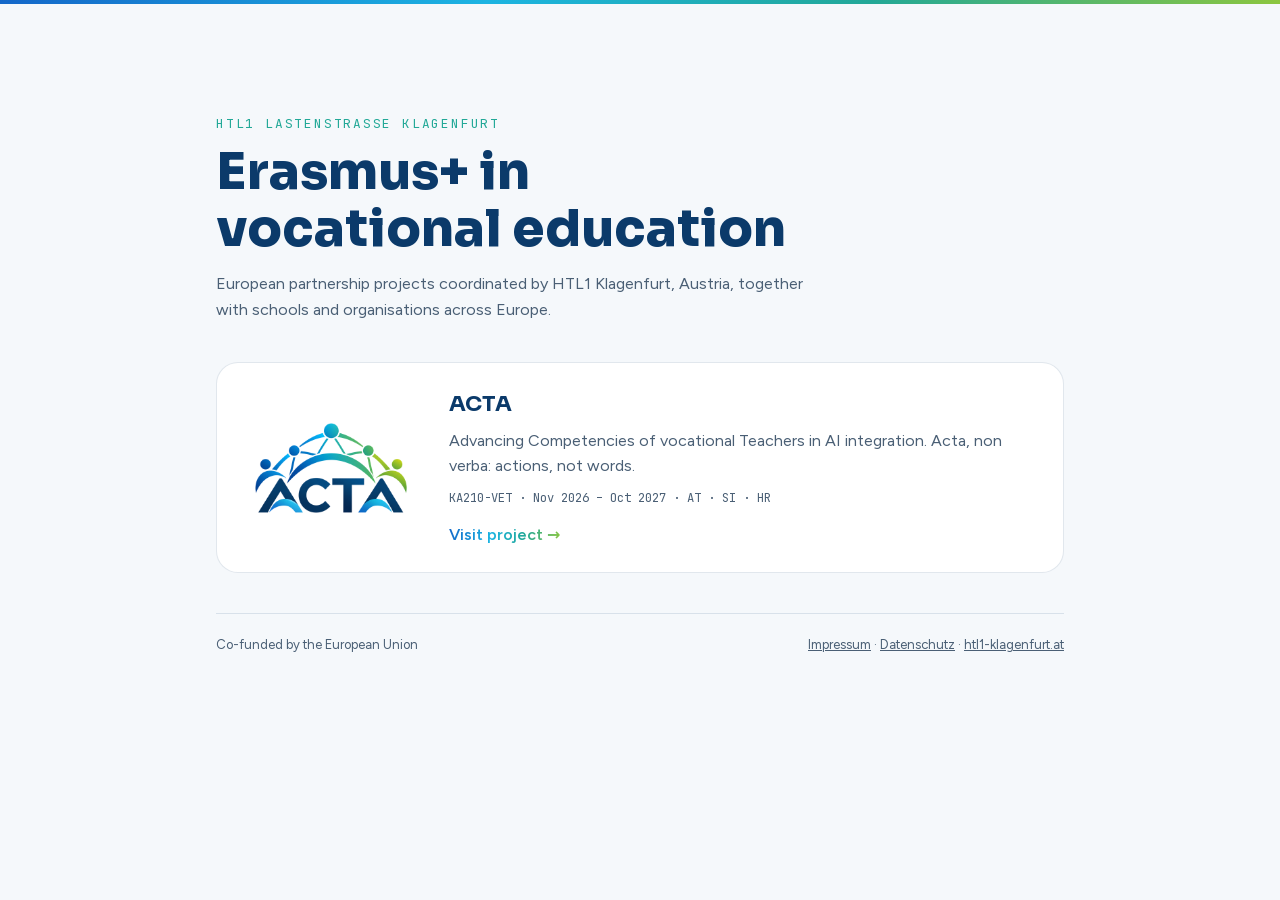
==== commit 9c535a7b: "Erasmus+ overview page and ACTA project site under /acta Co-Authored-By: Claude Opus 5.5 <noreply@an" ====
--- a/index.html
+++ b/index.html
@@ -3,862 +3,66 @@
 <head>
 <meta charset="utf-8">
 <meta name="viewport" content="width=device-width, initial-scale=1, viewport-fit=cover">
-<meta property="og:title" content="ACTA – Erasmus+ Partnership">
-<meta property="og:description" content="Advancing Competencies of vocational Teachers in AI integration. Acta, non verba.">
-<meta property="og:image" content="assets/acta_logo.png">
-<link rel="icon" href="assets/acta_logo.png">
-<title>ACTA – Erasmus+ Partnership</title>
-<meta name="description" content="ACTA – Advancing Competencies of vocational Teachers in AI integration. Erasmus+ small-scale partnership of HTL1 Klagenfurt, Šolski center Velenje, Obrtna tehnička škola Split and Xwhy Impact.">
-<link rel="stylesheet" href="assets/fonts.css">
+<title>Erasmus+ at HTL1 Klagenfurt</title>
+<meta name="description" content="Erasmus+ vocational education projects coordinated by HTL1 Lastenstraße Klagenfurt.">
+<link rel="icon" href="acta/assets/acta_logo.png">
+<link rel="stylesheet" href="acta/assets/fonts.css">
 <style>
-/* Layout: one calm column; a live node-network hero echoes the logo's arc of connected people, then modules, route map, timeline, partners. */
 :root {
-  --navy: #0b3a6a;
-  --blue: #1467c9;
-  --cyan: #1cb4e2;
-  --teal: #22a897;
-  --lime: #8cc63f;
-  --grad: linear-gradient(100deg, var(--blue) 0%, var(--cyan) 38%, var(--teal) 68%, var(--lime) 100%);
-
-  --bg: #f5f8fb;
-  --bg-2: #eaf1f7;
-  --surface: rgba(255, 255, 255, .72);
-  --surface-solid: #ffffff;
-  --line: rgba(11, 58, 106, .12);
-  --fg: #0d2238;
-  --fg-soft: #4a5f75;
-  --heading: var(--navy);
-  --plate: rgba(255, 255, 255, .82);
-  --shadow: 0 18px 50px -24px rgba(11, 58, 106, .35);
-
-  --f-display: "Sora", "Avenir Next", "Segoe UI", system-ui, sans-serif;
-  --f-body: "Figtree", "Helvetica Neue", "Segoe UI", system-ui, sans-serif;
-  --f-mono: "JetBrains Mono", ui-monospace, "SF Mono", Menlo, monospace;
-
-  --step--1: .82rem;
-  --step-0: 1.02rem;
-  --step-1: 1.25rem;
-  --step-2: 1.6rem;
-  --step-3: clamp(1.9rem, 1.4rem + 2vw, 2.7rem);
-  --step-4: clamp(2.4rem, 1.6rem + 3.6vw, 4.2rem);
-  --wrap: 1120px;
+  --grad: linear-gradient(100deg, #1467c9 0%, #1cb4e2 38%, #22a897 68%, #8cc63f 100%);
+  --bg: #f5f8fb; --card: #ffffff; --fg: #0d2238; --fg-soft: #4a5f75; --line: rgba(11, 58, 106, .12); --heading: #0b3a6a;
+  color-scheme: light;
 }
 @media (prefers-color-scheme: dark) {
-  :root:not([data-theme="light"]) {
-    --bg: #07131f;
-    --bg-2: #0b1c2d;
-    --surface: rgba(18, 38, 58, .62);
-    --surface-solid: #0f2336;
-    --line: rgba(160, 205, 240, .14);
-    --fg: #dce8f3;
-    --fg-soft: #93a9bf;
-    --heading: #eef6ff;
-    --plate: rgba(240, 247, 255, .92);
-    --shadow: 0 18px 50px -24px rgba(0, 0, 0, .7);
-    color-scheme: dark;
-  }
+  :root { --bg: #07131f; --card: #0f2336; --fg: #dce8f3; --fg-soft: #93a9bf; --line: rgba(160, 205, 240, .14); --heading: #eef6ff; color-scheme: dark; }
 }
-:root[data-theme="dark"] {
-  --bg: #07131f;
-  --bg-2: #0b1c2d;
-  --surface: rgba(18, 38, 58, .62);
-  --surface-solid: #0f2336;
-  --line: rgba(160, 205, 240, .14);
-  --fg: #dce8f3;
-  --fg-soft: #93a9bf;
-  --heading: #eef6ff;
-  --plate: rgba(240, 247, 255, .92);
-  --shadow: 0 18px 50px -24px rgba(0, 0, 0, .7);
-  color-scheme: dark;
-}
-
 * { box-sizing: border-box; }
-html { scroll-behavior: smooth; }
-body {
-  background: var(--bg);
-  color: var(--fg);
-  font-family: var(--f-body);
-  font-size: var(--step-0);
-  line-height: 1.6;
-  overflow-x: hidden;
-}
-h1, h2, h3 { font-family: var(--f-display); color: var(--heading); text-wrap: balance; line-height: 1.12; margin: 0; }
-p { margin: 0; }
-a { color: inherit; }
-:focus-visible { outline: 2px solid var(--cyan); outline-offset: 3px; border-radius: 6px; }
-
-.wrap {
-  max-width: var(--wrap);
-  margin-inline: auto;
-  padding-left: max(16px, env(safe-area-inset-left, 0px));
-  padding-right: max(16px, env(safe-area-inset-right, 0px));
-}
-.eyebrow {
-  font-family: var(--f-mono);
-  font-size: var(--step--1);
-  letter-spacing: .14em;
-  text-transform: uppercase;
-  color: var(--teal);
-}
-.grad-text {
-  background: var(--grad);
-  -webkit-background-clip: text;
-  background-clip: text;
-  color: transparent;
-}
-
-/* ---------- top bar ---------- */
-.bar {
-  position: sticky;
-  top: env(safe-area-inset-top, 0px);
-  z-index: 20;
-  backdrop-filter: blur(14px) saturate(1.4);
-  -webkit-backdrop-filter: blur(14px) saturate(1.4);
-  background: color-mix(in srgb, var(--bg) 70%, transparent);
-  border-bottom: 1px solid var(--line);
-}
-.bar .wrap { display: flex; align-items: center; justify-content: space-between; gap: 16px; padding-block: 10px; }
-.bar-brand { display: flex; align-items: center; gap: 10px; text-decoration: none; font-family: var(--f-display); font-weight: 700; color: var(--heading); letter-spacing: .04em; }
-.bar-brand span { font-family: var(--f-mono); font-weight: 400; font-size: .72rem; color: var(--fg-soft); letter-spacing: .08em; }
-.bar nav { display: flex; gap: 22px; font-size: .92rem; }
-.bar nav a { text-decoration: none; color: var(--fg-soft); transition: color .2s; }
-.bar nav a:hover { color: var(--heading); }
-.progress { position: absolute; left: 0; bottom: -1px; height: 2px; width: 100%; background: var(--grad); transform-origin: 0 50%; transform: scaleX(var(--p, 0)); }
-@media (max-width: 720px) { .bar nav { display: none; } }
-
-/* ---------- hero ---------- */
-.hero { position: relative; overflow: hidden; isolation: isolate; }
-#net { position: absolute; inset: 0; width: 100%; height: 100%; z-index: -1; }
-.hero::after {
-  content: ""; position: absolute; inset: 0; z-index: -1; pointer-events: none;
-  background:
-    radial-gradient(60% 50% at 15% 10%, color-mix(in srgb, var(--cyan) 18%, transparent), transparent 70%),
-    radial-gradient(50% 50% at 90% 80%, color-mix(in srgb, var(--lime) 16%, transparent), transparent 70%);
-}
-.hero .wrap { display: grid; grid-template-columns: 1.05fr .95fr; gap: clamp(24px, 5vw, 64px); align-items: center; padding-block: clamp(48px, 9vw, 110px) clamp(48px, 7vw, 90px); }
-.hero-copy { display: grid; gap: 22px; min-width: 0; }
-.hero h1 { font-size: var(--step-4); font-weight: 800; letter-spacing: -.02em; }
-.hero h1 em { font-style: normal; }
-.lede { font-size: var(--step-1); color: var(--fg-soft); max-width: 34ch; }
-.chips { display: flex; flex-wrap: wrap; gap: 8px; }
-.chip {
-  font-family: var(--f-mono); font-size: .78rem; padding: 6px 12px; border-radius: 999px;
-  border: 1px solid var(--line); background: var(--surface); color: var(--fg);
-  backdrop-filter: blur(8px); -webkit-backdrop-filter: blur(8px);
-}
-.cta-row { display: flex; flex-wrap: wrap; gap: 12px; }
-.btn {
-  display: inline-flex; align-items: center; gap: 10px; padding: 12px 20px; border-radius: 12px;
-  font-weight: 600; text-decoration: none; font-size: .96rem; transition: transform .2s, box-shadow .2s;
-}
-.btn-primary { background: var(--grad); color: #fff; box-shadow: 0 10px 30px -12px var(--blue); background-size: 160% 100%; background-position: 0 0; transition: background-position .5s, transform .2s; }
-.btn-primary:hover { background-position: 100% 0; transform: translateY(-2px); }
-.btn-ghost { border: 1px solid var(--line); color: var(--heading); background: var(--surface); }
-.btn-ghost:hover { transform: translateY(-2px); }
-.btn svg { width: 18px; height: 18px; }
-
-.logo-plate {
-  position: relative; padding: clamp(22px, 4vw, 42px); border-radius: 28px;
-  background: var(--plate); border: 1px solid rgba(255, 255, 255, .6);
-  box-shadow: var(--shadow); backdrop-filter: blur(12px); -webkit-backdrop-filter: blur(12px);
-  transform: perspective(900px) rotateX(var(--rx, 0deg)) rotateY(var(--ry, 0deg));
-  transition: transform .25s ease-out;
-}
-.logo-plate::before {
-  content: ""; position: absolute; inset: -1px; border-radius: inherit; padding: 1.5px;
-  background: var(--grad);
-  -webkit-mask: linear-gradient(#000 0 0) content-box, linear-gradient(#000 0 0);
-  -webkit-mask-composite: xor; mask-composite: exclude; opacity: .55;
-}
-.logo-plate img { display: block; width: 100%; height: auto; }
-.logo-plate .motto { margin-top: 14px; text-align: center; font-family: var(--f-mono); font-size: .8rem; letter-spacing: .22em; text-transform: uppercase; color: #3d5a78; }
-@media (max-width: 860px) {
-  .hero .wrap { grid-template-columns: 1fr; }
-  .logo-plate { max-width: 460px; order: -1; }
-}
-
-/* ---------- sections ---------- */
-section { padding-block: clamp(64px, 9vw, 120px); }
-.sec-head { display: grid; gap: 14px; max-width: 62ch; margin-bottom: clamp(32px, 5vw, 56px); }
-.sec-head h2 { font-size: var(--step-3); font-weight: 700; letter-spacing: -.01em; }
-.sec-head p { color: var(--fg-soft); font-size: 1.08rem; }
-.alt { background: var(--bg-2); }
-
-.reveal { transition: transform .8s cubic-bezier(.2, .7, .2, 1), opacity .8s; }
-.reveal.pre { transform: translateY(18px); opacity: .35; }
-
-/* idea */
-.idea { display: grid; grid-template-columns: 1.2fr 1fr; gap: clamp(28px, 5vw, 72px); align-items: start; }
-.idea .big { font-family: var(--f-display); font-size: var(--step-2); font-weight: 300; line-height: 1.35; color: var(--heading); }
-.idea .big strong { font-weight: 700; }
-.facts { display: grid; grid-template-columns: 1fr 1fr; gap: 1px; background: var(--line); border: 1px solid var(--line); border-radius: 18px; overflow: hidden; }
-.fact { background: var(--surface-solid); padding: 20px; display: grid; gap: 4px; }
-.fact b { font-family: var(--f-display); font-size: var(--step-2); color: var(--heading); font-variant-numeric: tabular-nums; }
-.fact span { font-size: .88rem; color: var(--fg-soft); }
-@media (max-width: 820px) { .idea { grid-template-columns: 1fr; } }
-
-/* name: acronym + Latin dictionary entry */
-.name-sec { background: var(--bg-2); }
-.name-grid { display: grid; grid-template-columns: 1.1fr .9fr; gap: clamp(24px, 4vw, 56px); align-items: center; }
-.acro { display: grid; gap: 6px; min-width: 0; }
-.acro-row {
-  display: grid; grid-template-columns: clamp(64px, 9vw, 104px) 1fr; align-items: center; gap: 18px;
-  padding: 6px 0; border-bottom: 1px solid var(--line);
-}
-.acro-row:last-child { border-bottom: 0; }
-.acro .L {
-  font-family: var(--f-display); font-weight: 800; font-size: clamp(3.2rem, 2rem + 5vw, 5.6rem); line-height: 1;
-  color: var(--hue); text-align: center; transition: transform .35s cubic-bezier(.2, .7, .2, 1);
-}
-.acro .W { font-family: var(--f-display); font-size: clamp(1.1rem, .9rem + 1vw, 1.6rem); font-weight: 500; color: var(--heading); min-width: 0; position: relative; padding-bottom: 6px; }
-.acro .W b { color: var(--hue); font-weight: 800; }
-.acro .W em { font-style: normal; font-weight: 300; color: var(--fg-soft); }
-.acro .W::after {
-  content: ""; position: absolute; left: 0; bottom: 0; height: 2px; width: 100%; border-radius: 2px;
-  background: linear-gradient(90deg, var(--hue), transparent); transform-origin: 0 50%; transform: scaleX(.25);
-  transition: transform .6s cubic-bezier(.2, .7, .2, 1);
-}
-.acro-row:hover .L { transform: translateX(6px) scale(1.06); }
-.acro-row:hover .W::after { transform: scaleX(1); }
-.acro:not(.pre) .acro-row .W::after { transform: scaleX(1); }
-.acro .acro-row:nth-child(2) .W::after { transition-delay: .12s; }
-.acro .acro-row:nth-child(3) .W::after { transition-delay: .24s; }
-.acro .acro-row:nth-child(4) .W::after { transition-delay: .36s; }
-
-.lex {
-  position: relative; padding: clamp(22px, 3vw, 34px); border-radius: 22px; background: var(--surface-solid);
-  border: 1px solid var(--line); box-shadow: var(--shadow); display: grid; gap: 18px; align-content: start; min-width: 0;
-}
-.lex::before { content: ""; position: absolute; left: 0; top: 24px; bottom: 24px; width: 3px; border-radius: 3px; background: var(--grad); }
-.lex-head { display: grid; gap: 4px; }
-.lex-word { font-family: "Fraunces", Georgia, "Times New Roman", serif; font-style: italic; font-weight: 600; font-size: clamp(2.6rem, 2rem + 2.4vw, 3.6rem); line-height: 1; color: var(--heading); }
-.lex-ipa { font-family: var(--f-mono); font-size: .78rem; letter-spacing: .04em; color: var(--fg-soft); }
-.lex-def { margin: 0; padding-left: 1.3em; display: grid; gap: 8px; }
-.lex-def li { padding-left: 4px; }
-.lex-def li::marker { font-family: var(--f-mono); color: var(--teal); font-size: .85em; }
-.lex-def i { font-family: "Fraunces", Georgia, serif; }
-.lex-quote { display: grid; gap: 2px; padding-top: 16px; border-top: 1px dashed var(--line); }
-.lex-quote .q { font-family: "Fraunces", Georgia, serif; font-style: italic; font-size: 1.7rem; font-weight: 600; background: var(--grad); -webkit-background-clip: text; background-clip: text; color: transparent; width: fit-content; }
-.lex-quote .t { font-size: .92rem; color: var(--fg-soft); }
-.why-name { margin-top: clamp(28px, 4vw, 44px); max-width: 68ch; font-size: 1.08rem; }
-.why-name strong { color: var(--heading); }
-@media (max-width: 860px) { .name-grid { grid-template-columns: 1fr; } }
-
-/* need / survey */
-.need { display: grid; grid-template-columns: 1fr 1fr; gap: clamp(24px, 4vw, 56px); }
-.need-col { display: grid; gap: 18px; align-content: start; min-width: 0; }
-.need-col h3 { font-size: 1.1rem; }
-.bars { display: grid; gap: 14px; }
-.b { display: grid; grid-template-columns: 1fr auto; gap: 6px 14px; align-items: center; }
-.b span { font-size: .93rem; }
-.b b { font-family: var(--f-mono); font-size: .88rem; font-weight: 500; color: var(--heading); font-variant-numeric: tabular-nums; }
-.b i { grid-column: 1 / -1; height: 10px; border-radius: 999px; background: color-mix(in srgb, var(--fg) 8%, transparent); position: relative; overflow: hidden; }
-.b i::after { content: ""; position: absolute; inset: 0 auto 0 0; width: calc(var(--v) * 1%); border-radius: inherit; background: linear-gradient(90deg, var(--navy), var(--blue)); transform-origin: 0 50%; transition: transform 1.2s cubic-bezier(.2, .7, .2, 1); }
-.bars.pos .b i::after { background: linear-gradient(90deg, var(--teal), var(--lime)); }
-.pre .b i::after { transform: scaleX(.15); }
-.need-note { font-size: .8rem; color: var(--fg-soft); }
-@media (max-width: 820px) { .need { grid-template-columns: 1fr; } }
-
-/* goals */
-.goals { display: grid; grid-template-columns: repeat(4, minmax(0, 1fr)); gap: 0; border-top: 1px solid var(--line); }
-.goal { padding: 26px 22px 8px 0; display: grid; gap: 10px; align-content: start; border-top: 3px solid var(--hue); margin-top: -2px; margin-right: 18px; }
-.goal .num { font-family: var(--f-display); font-weight: 800; font-size: 2.2rem; line-height: 1; color: var(--hue); }
-.goal h3 { font-size: 1.08rem; }
-.goal p { font-size: .93rem; color: var(--fg-soft); }
-@media (max-width: 900px) { .goals { grid-template-columns: repeat(2, minmax(0, 1fr)); row-gap: 20px; } }
-@media (max-width: 480px) { .goals { grid-template-columns: 1fr; } .goal { margin-right: 0; } }
-
-/* modules */
-.modules { display: grid; grid-template-columns: repeat(4, minmax(0, 1fr)); gap: 16px; }
-.mod {
-  position: relative; padding: 22px 20px 24px; border-radius: 18px; background: var(--surface-solid);
-  border: 1px solid var(--line); display: grid; gap: 10px; align-content: start; overflow: hidden;
-  transition: transform .3s, border-color .3s, box-shadow .3s;
-}
-.mod::before {
-  content: ""; position: absolute; inset: 0; pointer-events: none; opacity: 0; transition: opacity .35s;
-  background: radial-gradient(240px circle at var(--mx, 50%) var(--my, 0%), color-mix(in srgb, var(--hue) 22%, transparent), transparent 70%);
-}
-.mod:hover { transform: translateY(-4px); border-color: color-mix(in srgb, var(--hue) 55%, transparent); box-shadow: var(--shadow); }
-.mod:hover::before { opacity: 1; }
-.mod .num { font-family: var(--f-mono); font-size: .78rem; color: var(--hue); letter-spacing: .1em; }
-.mod h3 { font-size: 1.06rem; font-weight: 700; }
-.mod p { font-size: .92rem; color: var(--fg-soft); line-height: 1.5; }
-.mod .dot { position: absolute; top: 20px; right: 20px; width: 10px; height: 10px; border-radius: 50%; background: var(--hue); box-shadow: 0 0 0 5px color-mix(in srgb, var(--hue) 18%, transparent); }
-@media (max-width: 1000px) { .modules { grid-template-columns: repeat(2, minmax(0, 1fr)); } }
-@media (max-width: 520px) { .modules { grid-template-columns: 1fr; } }
-.out-note { margin-top: 26px; display: flex; flex-wrap: wrap; align-items: center; gap: 12px; color: var(--fg-soft); font-size: .95rem; }
-.out-note svg { width: 22px; height: 22px; flex: none; color: var(--teal); }
-
-/* workshop banner */
-.motto-band { position: relative; overflow: hidden; background: var(--navy); color: #eaf4ff; }
-.motto-band .wrap { display: grid; grid-template-columns: 1fr auto; gap: 32px; align-items: center; padding-block: clamp(52px, 8vw, 96px); }
-.motto-band h2 { color: #fff; font-size: clamp(2.2rem, 1.4rem + 4vw, 4.6rem); font-weight: 800; letter-spacing: -.02em; }
-.motto-band h2 .grad-text { display: inline-block; }
-.motto-band p { color: #b9d3ec; max-width: 52ch; margin-top: 16px; }
-.motto-band .eyebrow { color: var(--lime); }
-.motto-band .ticket { border: 1px solid rgba(255, 255, 255, .2); border-radius: 18px; padding: 20px 24px; display: grid; gap: 4px; min-width: 210px; background: rgba(255, 255, 255, .05); }
-.ticket b { font-family: var(--f-display); font-size: 1.5rem; color: #fff; }
-.ticket span { font-family: var(--f-mono); font-size: .78rem; color: #9fc0e0; letter-spacing: .08em; }
-.motto-band .glow { position: absolute; width: 520px; height: 520px; right: -140px; top: -200px; border-radius: 50%; background: radial-gradient(circle, rgba(28, 180, 226, .35), transparent 65%); pointer-events: none; animation: drift 14s ease-in-out infinite alternate; }
-@keyframes drift { to { transform: translate(-120px, 120px); } }
-@media (max-width: 760px) { .motto-band .wrap { grid-template-columns: 1fr; } }
-
-/* route map + partners */
-.route { display: grid; grid-template-columns: .9fr 1.1fr; gap: clamp(24px, 5vw, 64px); align-items: center; }
-.map-box { min-width: 0; }
-.map-box svg { width: 100%; height: auto; display: block; max-width: 440px; margin-inline: auto; }
-.map-box .lbl { font-family: var(--f-display); font-weight: 700; font-size: 15px; fill: var(--heading); }
-.map-box .sub { font-family: var(--f-mono); font-size: 10.5px; fill: var(--fg-soft); letter-spacing: .06em; }
-.map-box .arc { fill: none; stroke: url(#arcGrad); stroke-width: 2.4; stroke-linecap: round; stroke-dasharray: 6 9; animation: flow 1.6s linear infinite; }
-.map-box .land { fill: none; stroke: var(--line); stroke-width: 1.2; }
-@keyframes flow { to { stroke-dashoffset: -30; } }
-.pulse { transform-box: fill-box; transform-origin: center; animation: pulse 2.6s ease-out infinite; }
-@keyframes pulse { 0% { transform: scale(.6); opacity: .9; } 100% { transform: scale(2.6); opacity: 0; } }
-
-.partners { display: grid; grid-template-columns: repeat(2, minmax(0, 1fr)); gap: 14px; }
-.partner {
-  display: grid; grid-template-rows: 92px auto; gap: 14px; padding: 18px; border-radius: 18px;
-  background: var(--surface-solid); border: 1px solid var(--line); text-decoration: none;
+body { margin: 0; background: var(--bg); color: var(--fg); font-family: "Figtree", "Helvetica Neue", system-ui, sans-serif; line-height: 1.6; }
+.bar { height: 4px; background: var(--grad); }
+.wrap { max-width: 880px; margin-inline: auto; padding-block: clamp(48px, 10vw, 110px) 64px; padding-left: max(16px, env(safe-area-inset-left, 0px)); padding-right: max(16px, env(safe-area-inset-right, 0px)); display: grid; gap: 40px; }
+.eyebrow { font-family: "JetBrains Mono", ui-monospace, Menlo, monospace; font-size: .8rem; letter-spacing: .14em; text-transform: uppercase; color: #22a897; }
+h1 { font-family: "Sora", "Avenir Next", system-ui, sans-serif; font-weight: 800; font-size: clamp(2rem, 1.4rem + 3vw, 3.2rem); line-height: 1.1; color: var(--heading); margin: 10px 0 14px; text-wrap: balance; }
+p { margin: 0; color: var(--fg-soft); max-width: 60ch; }
+.project {
+  display: grid; grid-template-columns: 180px 1fr; gap: 28px; align-items: center; padding: 24px; border-radius: 22px;
+  background: var(--card); border: 1px solid var(--line); text-decoration: none; color: inherit;
   transition: transform .25s, box-shadow .25s;
 }
-.partner:hover { transform: translateY(-3px); box-shadow: var(--shadow); }
-.partner .logo { display: grid; place-items: center; background: #fff; border-radius: 12px; padding: 10px; }
-.partner .logo img { max-height: 72px; width: auto; max-width: 100%; object-fit: contain; }
-.partner .meta { display: grid; gap: 2px; }
-.partner .meta b { font-family: var(--f-display); font-size: .98rem; color: var(--heading); line-height: 1.3; }
-.partner .meta span { font-size: .84rem; color: var(--fg-soft); }
-.partner .role { justify-self: start; margin-top: 6px; font-family: var(--f-mono); font-size: .7rem; letter-spacing: .1em; text-transform: uppercase; padding: 3px 9px; border-radius: 999px; background: color-mix(in srgb, var(--teal) 14%, transparent); color: var(--teal); }
-.partner .role.coord { background: color-mix(in srgb, var(--blue) 14%, transparent); color: var(--blue); }
-.xwhy { font-family: var(--f-display); font-weight: 800; font-size: 1.7rem; letter-spacing: -.02em; color: #0d2238; line-height: 1; text-align: center; }
-.xwhy small { display: block; font-weight: 500; font-size: .7rem; letter-spacing: .3em; text-transform: uppercase; color: #4a5f75; margin-top: 6px; }
-.xwhy i { font-style: normal; background: var(--grad); -webkit-background-clip: text; background-clip: text; color: transparent; }
-@media (max-width: 900px) { .route { grid-template-columns: 1fr; } }
-@media (max-width: 460px) { .partners { grid-template-columns: 1fr; } }
-
-/* timeline */
-.tl { position: relative; display: grid; grid-template-columns: repeat(5, minmax(0, 1fr)); gap: 18px; }
-.tl::before { content: ""; position: absolute; left: 0; right: 0; top: 13px; height: 2px; background: var(--grad); opacity: .5; border-radius: 2px; }
-.step { position: relative; display: grid; gap: 8px; padding-top: 38px; min-width: 0; }
-.step::before { content: ""; position: absolute; top: 6px; left: 0; width: 16px; height: 16px; border-radius: 50%; background: var(--bg); border: 3px solid var(--hue); }
-.alt .step::before { background: var(--bg-2); }
-.step time { font-family: var(--f-mono); font-size: .8rem; color: var(--hue); letter-spacing: .06em; }
-.step h3 { font-size: 1.04rem; }
-.step p { font-size: .9rem; color: var(--fg-soft); line-height: 1.5; }
-@media (max-width: 900px) {
-  .tl { grid-template-columns: 1fr; gap: 26px; padding-left: 30px; }
-  .tl::before { left: 7px; right: auto; top: 0; bottom: 0; width: 2px; height: auto; background: linear-gradient(180deg, var(--blue), var(--cyan), var(--teal), var(--lime)); }
-  .step { padding-top: 0; }
-  .step::before { left: -30px; top: 4px; }
-}
-
-/* frameworks */
-.fw { display: flex; flex-wrap: wrap; gap: 10px; }
-.fw span { padding: 10px 16px; border-radius: 12px; border: 1px solid var(--line); background: var(--surface-solid); font-weight: 600; color: var(--heading); font-size: .95rem; }
-.fw small { display: block; font-weight: 400; color: var(--fg-soft); font-size: .78rem; }
-
-/* footer */
-footer { border-top: 1px solid var(--line); padding-block: 48px; }
-footer .wrap { display: grid; grid-template-columns: auto 1fr; gap: 28px 40px; align-items: start; }
-.eu { display: flex; align-items: center; gap: 14px; }
-.eu svg { width: 84px; height: auto; flex: none; border-radius: 2px; }
-.eu b { font-family: var(--f-body); font-weight: 600; font-size: 1.02rem; color: var(--heading); line-height: 1.25; }
-.disclaimer { font-size: .82rem; color: var(--fg-soft); max-width: 70ch; }
-.foot-meta { grid-column: 1 / -1; display: flex; flex-wrap: wrap; justify-content: space-between; gap: 12px; font-family: var(--f-mono); font-size: .76rem; color: var(--fg-soft); padding-top: 22px; border-top: 1px dashed var(--line); }
-@media (max-width: 720px) { footer .wrap { grid-template-columns: 1fr; } }
-
-@media (prefers-reduced-motion: reduce) {
-  *, *::before, *::after { animation: none !important; transition: none !important; }
-  .reveal.pre { transform: none; opacity: 1; }
-  html { scroll-behavior: auto; }
-}
+.project:hover { transform: translateY(-4px); box-shadow: 0 20px 50px -26px rgba(11, 58, 106, .45); }
+.project .logo { background: #fff; border-radius: 14px; padding: 14px; }
+.project img { display: block; width: 100%; height: auto; }
+.project h2 { font-family: "Sora", system-ui, sans-serif; font-size: 1.35rem; color: var(--heading); margin: 0 0 6px; }
+.project .meta { font-family: "JetBrains Mono", ui-monospace, monospace; font-size: .76rem; color: var(--fg-soft); margin-top: 10px; }
+.project .go { display: inline-block; margin-top: 14px; font-weight: 600; background: var(--grad); -webkit-background-clip: text; background-clip: text; color: transparent; }
+footer { font-size: .82rem; color: var(--fg-soft); border-top: 1px solid var(--line); padding-top: 20px; display: flex; flex-wrap: wrap; gap: 8px 20px; justify-content: space-between; }
+footer a { color: inherit; }
+@media (max-width: 560px) { .project { grid-template-columns: 1fr; } .project .logo { max-width: 220px; } }
+@media (prefers-reduced-motion: reduce) { .project { transition: none; } }
 </style>
 </head>
 <body>
-<header class="bar">
-  <div class="wrap">
-    <a class="bar-brand" href="#top">ACTA <span>ERASMUS+ KA210-VET</span></a>
-    <nav aria-label="Sections">
-      <a href="#idea">Project</a>
-      <a href="#need">Why</a>
-      <a href="#modules">Modules</a>
-      <a href="#partners">Partners</a>
-      <a href="#timeline">Timeline</a>
-    </nav>
-    <div class="progress" id="progress"></div>
-  </div>
-</header>
+<div class="bar"></div>
+<main class="wrap">
+  <header>
+    <div class="eyebrow">HTL1 Lastenstraße Klagenfurt</div>
+    <h1>Erasmus+ in vocational education</h1>
+    <p>European partnership projects coordinated by HTL1 Klagenfurt, Austria, together with schools and organisations across Europe.</p>
+  </header>
 
-<main id="top">
-  <section class="hero" style="padding:0">
-    <canvas id="net" aria-hidden="true"></canvas>
-    <div class="wrap">
-      <div class="hero-copy">
-        <div class="eyebrow">Erasmus+ Small-scale Partnership · 2026–2027</div>
-        <h1>Teaching with AI.<br><em class="grad-text">Acta, non verba.</em></h1>
-        <p class="lede">Advancing Competencies of vocational Teachers in Artificial Intelligence integration. Four partners from Austria, Slovenia and Croatia turn AI from a buzzword into everyday classroom practice.</p>
-        <div class="chips">
-          <span class="chip">Nov 2026 → Oct 2027</span>
-          <span class="chip">AT · SI · HR</span>
-          <span class="chip">8 modules</span>
-          <span class="chip">Co-funded by the EU</span>
-        </div>
-        <div class="cta-row">
-          <a class="btn btn-primary" href="#modules">Explore the toolkit
-            <svg viewBox="0 0 24 24" fill="none" stroke="currentColor" stroke-width="2" stroke-linecap="round" stroke-linejoin="round"><path d="M5 12h14M13 6l6 6-6 6"/></svg></a>
-          <a class="btn btn-ghost" href="#partners">Meet the partners</a>
-        </div>
-      </div>
-      <div class="logo-plate" id="plate">
-        <img src="assets/acta_logo.png" alt="ACTA project logo: four connected figures forming an arc above the word ACTA" width="900" height="532">
-        <div class="motto">action, not words</div>
-      </div>
+  <a class="project" href="acta/">
+    <div class="logo"><img src="acta/assets/acta_logo.png" alt="ACTA project logo" width="900" height="532"></div>
+    <div>
+      <h2>ACTA</h2>
+      <p>Advancing Competencies of vocational Teachers in AI integration. Acta, non verba: actions, not words.</p>
+      <div class="meta">KA210-VET · Nov 2026 – Oct 2027 · AT · SI · HR</div>
+      <span class="go">Visit project →</span>
     </div>
-  </section>
+  </a>
 
-  <section id="name" class="name-sec">
-    <div class="wrap">
-      <div class="sec-head reveal">
-        <div class="eyebrow">The name</div>
-        <h2>One word, two meanings</h2>
-        <p>ACTA is the short form of our project title. It is also a Latin word, and that word says what the project is about.</p>
-      </div>
-
-      <div class="name-grid">
-        <div class="acro reveal" aria-label="ACTA: Advancing Competencies of vocational Teachers in Artificial Intelligence integration">
-          <div class="acro-row" style="--hue: var(--blue)"><span class="L">A</span><span class="W"><b>A</b>dvancing</span></div>
-          <div class="acro-row" style="--hue: var(--cyan)"><span class="L">C</span><span class="W"><b>C</b>ompetencies <em>of vocational</em></span></div>
-          <div class="acro-row" style="--hue: var(--teal)"><span class="L">T</span><span class="W"><b>T</b>eachers <em>in</em></span></div>
-          <div class="acro-row" style="--hue: var(--lime)"><span class="L">A</span><span class="W"><b>A</b>rtificial Intelligence <em>integration</em></span></div>
-        </div>
-
-        <div class="lex reveal">
-          <div class="lex-head">
-            <span class="lex-word">ācta</span>
-            <span class="lex-ipa">/ˈaːk.ta/ · Latin · noun, neuter plural</span>
-          </div>
-          <ol class="lex-def">
-            <li><b>deeds, actions,</b> things that have been done</li>
-            <li>plural of <i>āctum</i>, from <i>agere</i>, “to do, to act”</li>
-          </ol>
-          <div class="lex-quote">
-            <span class="q">Acta, non verba.</span>
-            <span class="t">Actions, not words.</span>
-          </div>
-        </div>
-      </div>
-
-      <div class="why-name reveal">
-        <p><strong>Why we chose it.</strong> Everyone is talking about AI in schools. Teachers need more than talk: they need tools and methods they can use in class tomorrow. That is the promise of the name. Our Master Workshop in Split carries the motto <em>“Acta, non verba”</em> because it is about practice, not presentations.</p>
-      </div>
-    </div>
-  </section>
-
-  <section id="idea">
-    <div class="wrap idea reveal">
-      <div class="sec-head" style="margin:0">
-        <div class="eyebrow">The idea</div>
-        <h2>Vocational teachers are the bridge between AI and the workplace.</h2>
-        <p class="big">True to its name, the project puts <strong>action first</strong>. It gives teachers at technical and vocational schools practical, tested ways to use AI in planning, teaching and assessment, and to help students build a confident professional identity next to it.</p>
-        <p>The work builds on the EU's newest frameworks for AI literacy and digital competence and is shaped by the needs of regional companies and SMEs.</p>
-      </div>
-      <div class="facts" role="list">
-        <div class="fact" role="listitem"><b>391</b><span>vocational teachers in the partner schools</span></div>
-        <div class="fact" role="listitem"><b>3,387</b><span>students who benefit</span></div>
-        <div class="fact" role="listitem"><b>8</b><span>toolkit modules</span></div>
-        <div class="fact" role="listitem"><b>4</b><span>languages: EN, DE, SL, HR</span></div>
-        <div class="fact" role="listitem"><b>30+</b><span>VET institutions reached in Europe</span></div>
-        <div class="fact" role="listitem"><b>€60k</b><span>Erasmus+ lump sum, 12 months</span></div>
-      </div>
-    </div>
-  </section>
-
-  <section id="need" class="alt">
-    <div class="wrap">
-      <div class="sec-head reveal">
-        <div class="eyebrow">Why ACTA · Survey, Dec 2025</div>
-        <h2>Teachers see the potential. They lack the tools.</h2>
-        <p>In December 2025 we asked 52 teachers at public VET schools in Austria, Slovenia and Croatia how they use AI. The answers shaped every module.</p>
-      </div>
-      <div class="need">
-        <div class="need-col reveal">
-          <h3>What holds teachers back</h3>
-          <div class="bars">
-            <div class="b" style="--v:55.77"><span>No AI-powered tools for vocational teaching</span><i></i><b>55.8 %</b></div>
-            <div class="b" style="--v:51.92"><span>No ready-to-use AI lesson plans</span><i></i><b>51.9 %</b></div>
-            <div class="b" style="--v:50"><span>Own AI competence feels insufficient</span><i></i><b>50.0 %</b></div>
-            <div class="b" style="--v:44.23"><span>No practical training on AI in teaching</span><i></i><b>44.2 %</b></div>
-            <div class="b" style="--v:36.54"><span>Open questions on ethics and data privacy</span><i></i><b>36.5 %</b></div>
-          </div>
-        </div>
-        <div class="need-col reveal">
-          <h3>What teachers expect from AI</h3>
-          <div class="bars pos">
-            <div class="b" style="--v:84.62"><span>Helps students master skills</span><i></i><b>84.6 %</b></div>
-            <div class="b" style="--v:78.85"><span>Better preparation for the workplace</span><i></i><b>78.9 %</b></div>
-            <div class="b" style="--v:75"><span>Faster feedback for learners</span><i></i><b>75.0 %</b></div>
-          </div>
-          <p class="need-note">Share of the 52 respondents who agree. Source: ACTA needs-analysis survey, Alpen-Adria region.</p>
-        </div>
-      </div>
-    </div>
-  </section>
-
-  <section id="goals">
-    <div class="wrap">
-      <div class="sec-head reveal">
-        <div class="eyebrow">Objectives</div>
-        <h2>Four goals, one cycle</h2>
-        <p>From creating resources to training multipliers to lasting change across schools.</p>
-      </div>
-      <div class="goals">
-        <div class="goal reveal" style="--hue: var(--blue)"><span class="num">O1</span><h3>Create needs-based resources</h3><p>The ACTA Toolkit: eight practical modules that bring AI systematically into vocational classrooms.</p></div>
-        <div class="goal reveal" style="--hue: var(--cyan)"><span class="num">O2</span><h3>Teachers as multipliers</h3><p>At least ten teachers trained in the Master Workshop carry the method back into their schools.</p></div>
-        <div class="goal reveal" style="--hue: var(--teal)"><span class="num">O3</span><h3>Innovate and elevate</h3><p>AI for personalised learning, engaging lessons and a smarter redesign of assessment and curricula.</p></div>
-        <div class="goal reveal" style="--hue: var(--lime)"><span class="num">O4</span><h3>Scale and sustain</h3><p>A community of practice inside the partnership and results shared with 30+ VET institutions in Europe.</p></div>
-      </div>
-    </div>
-  </section>
-
-  <section id="modules" class="alt">
-    <div class="wrap">
-      <div class="sec-head reveal">
-        <div class="eyebrow">The ACTA Toolkit</div>
-        <h2>Eight modules, from first steps to course redesign</h2>
-        <p>Each module becomes a 7–8 page booklet for EQF level 4 and 5 teaching: written in English, peer-reviewed by all partners, translated into German, Slovenian and Croatian, and piloted in real classrooms.</p>
-      </div>
-      <div class="modules" id="modGrid"></div>
-      <p class="out-note reveal">
-        <svg viewBox="0 0 24 24" fill="none" stroke="currentColor" stroke-width="1.8" stroke-linecap="round" stroke-linejoin="round"><path d="M4 5.5A2.5 2.5 0 0 1 6.5 3H20v15H6.5A2.5 2.5 0 0 0 4 20.5z"/><path d="M4 20.5A2.5 2.5 0 0 0 6.5 23H20v-5"/><path d="M8 7h8M8 11h6"/></svg>
-        All booklets will be free to read and download as flipbooks on this website.
-      </p>
-    </div>
-  </section>
-
-  <section class="motto-band" aria-labelledby="ws-title" style="padding:0">
-    <div class="glow"></div>
-    <div class="wrap">
-      <div>
-        <div class="eyebrow">Master Workshop</div>
-        <h2 id="ws-title">Acta, <span class="grad-text">non verba.</span></h2>
-        <p>Three days of hands-on capacity building in Split for ten teachers from all partner schools. We test the modules together, refine the methodology and take it back to our classrooms.</p>
-      </div>
-      <div class="ticket">
-        <span>WHERE</span><b>Split, HR</b>
-        <span style="margin-top:10px">WHEN</span><b>11–13 May 2027</b>
-        <span style="margin-top:10px">HOST</span><b>OTS Split</b>
-      </div>
-    </div>
-  </section>
-
-  <section id="partners">
-    <div class="wrap">
-      <div class="sec-head reveal">
-        <div class="eyebrow">Partnership</div>
-        <h2>One region, three countries, one network</h2>
-        <p>Klagenfurt, Velenje and Split are less than 400 km apart. The partners already know each other from earlier Erasmus+ projects and share the same goal: technical education that keeps pace with industry.</p>
-      </div>
-      <div class="route">
-        <div class="map-box reveal" aria-label="Map of partner cities Klagenfurt, Velenje and Split">
-          <svg viewBox="0 0 360 420" role="img">
-            <title>Partner cities: Klagenfurt (Austria), Velenje (Slovenia), Split (Croatia)</title>
-            <defs>
-              <linearGradient id="arcGrad" x1="0" y1="0" x2="1" y2="1">
-                <stop offset="0" stop-color="#1467c9"/><stop offset=".45" stop-color="#1cb4e2"/><stop offset=".75" stop-color="#22a897"/><stop offset="1" stop-color="#8cc63f"/>
-              </linearGradient>
-            </defs>
-            <!-- stylised Adriatic coast hint -->
-            <path class="land" d="M70 210 C 110 240, 150 262, 190 300 S 250 370, 300 395"/>
-            <path class="land" d="M40 250 C 90 290, 140 320, 175 352 S 240 410, 260 418"/>
-            <text class="sub" x="96" y="330" transform="rotate(38 96 330)">ADRIATIC SEA</text>
-            <!-- arcs -->
-            <path class="arc" d="M90 70 Q 140 40 190 96"/>
-            <path class="arc" d="M190 96 Q 280 220 290 370"/>
-            <path class="arc" d="M90 70 Q 140 260 290 370"/>
-            <!-- cities -->
-            <g>
-              <circle class="pulse" cx="90" cy="70" r="9" fill="#1467c9"/>
-              <circle cx="90" cy="70" r="8" fill="#1467c9" stroke="#fff" stroke-width="3"/>
-              <text class="lbl" x="22" y="44">Klagenfurt</text>
-              <text class="sub" x="22" y="28">AT · HTL1</text>
-            </g>
-            <g>
-              <circle class="pulse" cx="190" cy="96" r="9" fill="#22a897" style="animation-delay:.8s"/>
-              <circle cx="190" cy="96" r="8" fill="#22a897" stroke="#fff" stroke-width="3"/>
-              <text class="lbl" x="210" y="92">Velenje</text>
-              <text class="sub" x="210" y="108">SI · SCV</text>
-            </g>
-            <g>
-              <circle class="pulse" cx="290" cy="370" r="9" fill="#8cc63f" style="animation-delay:1.6s"/>
-              <circle cx="290" cy="370" r="8" fill="#8cc63f" stroke="#fff" stroke-width="3"/>
-              <text class="lbl" x="232" y="344">Split</text>
-              <text class="sub" x="232" y="328">HR · OTS</text>
-            </g>
-          </svg>
-        </div>
-
-        <div class="partners">
-          <a class="partner reveal" href="https://htl1-klagenfurt.at" target="_blank" rel="noopener">
-            <div class="logo"><img src="assets/htl1.svg" alt="HTL1 Lastenstraße Klagenfurt logo"></div>
-            <div class="meta">
-              <b>HTL1 Lastenstraße Klagenfurt</b>
-              <span>Higher Technical College, Austria</span>
-              <span class="role coord">Coordinator</span>
-            </div>
-          </a>
-          <a class="partner reveal" href="https://www.scv.si/" target="_blank" rel="noopener">
-            <div class="logo"><img src="assets/scv.svg" alt="Šolski center Velenje logo"></div>
-            <div class="meta">
-              <b>Šolski center Velenje</b>
-              <span>School Centre Velenje, Slovenia</span>
-              <span class="role">Partner · Dissemination</span>
-            </div>
-          </a>
-          <a class="partner reveal" href="https://ss-obrtna-tehnicka-st.skole.hr/" target="_blank" rel="noopener">
-            <div class="logo"><img src="assets/ots_logo.jpg" alt="Obrtna tehnička škola Split logo"></div>
-            <div class="meta">
-              <b>Obrtna tehnička škola Split</b>
-              <span>Crafts and Technical School, Croatia</span>
-              <span class="role">Partner · Workshop host</span>
-            </div>
-          </a>
-          <div class="partner reveal">
-            <div class="logo"><div class="xwhy">X<i>why</i><small>Impact eU</small></div></div>
-            <div class="meta">
-              <b>Xwhy Impact eU</b>
-              <span>Education innovation, Austria</span>
-              <span class="role">Partner · Toolkit lead</span>
-            </div>
-          </div>
-        </div>
-      </div>
-    </div>
-  </section>
-
-  <section id="timeline" class="alt">
-    <div class="wrap">
-      <div class="sec-head reveal">
-        <div class="eyebrow">Roadmap</div>
-        <h2>Twelve months from kick-off to conference</h2>
-      </div>
-      <div class="tl">
-        <div class="step reveal" style="--hue: var(--blue)">
-          <time>27 NOV 2026</time>
-          <h3>Kick-off</h3>
-          <p>First transnational partner meeting in Ljubljana, Slovenia, hosted by Šolski center Velenje.</p>
-        </div>
-        <div class="step reveal" style="--hue: var(--cyan)">
-          <time>DEC 2026 – MAR 2027</time>
-          <h3>Writing the toolkit</h3>
-          <p>Templates, eight modules in English, peer review across all partners.</p>
-        </div>
-        <div class="step reveal" style="--hue: #19aec0">
-          <time>11–13 MAY 2027</time>
-          <h3>Master Workshop</h3>
-          <p>“Acta, non verba” in Split: three days, ten teachers, one shared method.</p>
-        </div>
-        <div class="step reveal" style="--hue: var(--teal)">
-          <time>APR – SEP 2027</time>
-          <h3>Translate &amp; pilot</h3>
-          <p>Cultural adaptation and classroom pilots at all three schools.</p>
-        </div>
-        <div class="step reveal" style="--hue: var(--lime)">
-          <time>SEP / OCT 2027</time>
-          <h3>ACTA Connect Conference</h3>
-          <p>Networking conference at HTL1 Klagenfurt with school heads, authorities and regional companies.</p>
-        </div>
-      </div>
-    </div>
-  </section>
-
-  <section>
-    <div class="wrap">
-      <div class="sec-head reveal">
-        <div class="eyebrow">Built on European frameworks</div>
-        <h2>Aligned with where Europe is heading</h2>
-      </div>
-      <div class="fw reveal">
-        <span>AILit<small>AI Literacy Framework</small></span>
-        <span>DigComp 3.0<small>Digital Competence, AI focus</small></span>
-        <span>DEAP 2021–2027<small>Digital Education Action Plan</small></span>
-        <span>Union of Skills<small>European Commission, 2025</small></span>
-      </div>
-    </div>
-  </section>
+  <footer>
+    <span>Co-funded by the European Union</span>
+    <span><a href="acta/legal.html#impressum">Impressum</a> · <a href="acta/legal.html#datenschutz">Datenschutz</a> · <a href="https://htl1-klagenfurt.at" rel="noopener">htl1-klagenfurt.at</a></span>
+  </footer>
 </main>
-
-<footer>
-  <div class="wrap">
-    <div class="eu">
-      <svg viewBox="0 0 810 540" role="img" aria-label="Flag of the European Union">
-        <rect width="810" height="540" fill="#003399"/>
-        <g id="euStars" fill="#FFCC00"></g>
-      </svg>
-      <b>Co-funded by<br>the European Union</b>
-    </div>
-    <p class="disclaimer">Funded by the European Union. Views and opinions expressed are however those of the author(s) only and do not necessarily reflect those of the European Union or the OeAD (Austria's Agency for Education and Internationalisation). Neither the European Union nor the granting authority can be held responsible for them.</p>
-    <div class="foot-meta">
-      <span>Project no. 2026-1-AT01-KA210-VET-000449326</span>
-      <span>ACTA · Advancing Competencies of vocational Teachers in AI integration</span>
-      <span class="legal-links"><a href="legal.html#impressum">Impressum</a> · <a href="legal.html#datenschutz">Datenschutz / Privacy</a></span>
-    </div>
-  </div>
-</footer>
-
-<script>
-(function () {
-  var reduce = window.matchMedia('(prefers-reduced-motion: reduce)').matches;
-
-  /* ---- modules ---- */
-  var mods = [
-    ['Fundamentals of AIoT in VET classrooms', 'AI and IoT concepts tailored to vocational teaching, from theory to your own course-level use cases.'],
-    ['Co-designing an AI-augmented curriculum', 'Generative AI as a design partner for lesson plans, vocational scenarios and multimedia material.'],
-    ['Interactive AI classroom experiences', 'Live simulations, client role-plays and troubleshooting scenarios generated on the fly.'],
-    ['Authentic assessments for the AI era', 'Tasks where students use, critique and improve AI output, so judgement and process count.'],
-    ['Strategic student AI literacy', 'Modelling AI as a cognitive partner for research, documentation and design ideation.'],
-    ['Self-worth in the AI era', 'Helping students handle AI-related career anxiety and value craftsmanship, empathy and ethics.'],
-    ['Industry and SME strategy', 'Using AI to read labour-market and SME needs and turn them into authentic project briefs.'],
-    ['Revising existing courses with AI', 'Analysing feedback and results with AI to improve courses step by step.']
-  ];
-  var hues = ['#1467c9', '#1a82d6', '#1cb4e2', '#1bb0c4', '#22a897', '#4bb46f', '#6cbe52', '#8cc63f'];
-  var grid = document.getElementById('modGrid');
-  mods.forEach(function (m, i) {
-    var el = document.createElement('article');
-    el.className = 'mod reveal';
-    el.style.setProperty('--hue', hues[i]);
-    el.innerHTML = '<span class="dot"></span><span class="num">MODULE ' + (i + 1) + '</span><h3></h3><p></p>';
-    el.querySelector('h3').textContent = m[0];
-    el.querySelector('p').textContent = m[1];
-    el.addEventListener('pointermove', function (e) {
-      var r = el.getBoundingClientRect();
-      el.style.setProperty('--mx', (e.clientX - r.left) + 'px');
-      el.style.setProperty('--my', (e.clientY - r.top) + 'px');
-    });
-    grid.appendChild(el);
-  });
-
-  /* ---- EU stars ---- */
-  var g = document.getElementById('euStars');
-  function star(cx, cy, r) {
-    var pts = [];
-    for (var k = 0; k < 10; k++) {
-      var ang = -Math.PI / 2 + k * Math.PI / 5;
-      var rr = k % 2 ? r * 0.382 : r;
-      pts.push((cx + rr * Math.cos(ang)).toFixed(1) + ',' + (cy + rr * Math.sin(ang)).toFixed(1));
-    }
-    return '<polygon points="' + pts.join(' ') + '"/>';
-  }
-  var s = '';
-  for (var j = 0; j < 12; j++) {
-    var a = j * Math.PI / 6;
-    s += star(405 + 180 * Math.sin(a), 270 - 180 * Math.cos(a), 30);
-  }
-  g.innerHTML = s;
-
-  /* ---- reveal on scroll (content stays readable at rest) ---- */
-  var items = Array.prototype.slice.call(document.querySelectorAll('.reveal'));
-  if (!reduce && 'IntersectionObserver' in window) {
-    var vh = window.innerHeight;
-    items.forEach(function (el) { if (el.getBoundingClientRect().top > vh) el.classList.add('pre'); });
-    var io = new IntersectionObserver(function (entries) {
-      entries.forEach(function (en, idx) {
-        if (en.isIntersecting) {
-          en.target.style.transitionDelay = (idx * 60) + 'ms';
-          en.target.classList.remove('pre');
-          io.unobserve(en.target);
-        }
-      });
-    }, { rootMargin: '0px 0px -8% 0px' });
-    items.forEach(function (el) { io.observe(el); });
-  }
-
-  /* ---- scroll progress ---- */
-  var prog = document.getElementById('progress');
-  function onScroll() {
-    var h = document.documentElement.scrollHeight - window.innerHeight;
-    prog.style.setProperty('--p', h > 0 ? (window.scrollY / h).toFixed(4) : 0);
-  }
-  window.addEventListener('scroll', onScroll, { passive: true });
-  onScroll();
-
-  /* ---- logo tilt ---- */
-  var plate = document.getElementById('plate');
-  if (!reduce) {
-    plate.addEventListener('pointermove', function (e) {
-      var r = plate.getBoundingClientRect();
-      var x = (e.clientX - r.left) / r.width - 0.5;
-      var y = (e.clientY - r.top) / r.height - 0.5;
-      plate.style.setProperty('--ry', (x * 10).toFixed(2) + 'deg');
-      plate.style.setProperty('--rx', (-y * 10).toFixed(2) + 'deg');
-    });
-    plate.addEventListener('pointerleave', function () {
-      plate.style.setProperty('--ry', '0deg');
-      plate.style.setProperty('--rx', '0deg');
-    });
-  }
-
-  /* ---- hero network: nodes like the logo's connected people ---- */
-  var cv = document.getElementById('net');
-  var ctx = cv.getContext('2d');
-  var stops = [[20, 103, 201], [28, 180, 226], [34, 168, 151], [140, 198, 63]];
-  function colAt(t) {
-    t = Math.max(0, Math.min(1, t)) * (stops.length - 1);
-    var i = Math.min(stops.length - 2, Math.floor(t)), f = t - i;
-    var a = stops[i], b = stops[i + 1];
-    return [a[0] + (b[0] - a[0]) * f, a[1] + (b[1] - a[1]) * f, a[2] + (b[2] - a[2]) * f];
-  }
-  var W, H, dpr, nodes = [], mouse = { x: -999, y: -999 };
-  function size() {
-    dpr = Math.min(2, window.devicePixelRatio || 1);
-    var r = cv.getBoundingClientRect();
-    W = r.width; H = r.height;
-    cv.width = W * dpr; cv.height = H * dpr;
-    ctx.setTransform(dpr, 0, 0, dpr, 0, 0);
-    var n = Math.round(Math.min(70, Math.max(26, W * H / 16000)));
-    nodes = [];
-    for (var i = 0; i < n; i++) {
-      nodes.push({ x: Math.random() * W, y: Math.random() * H, vx: (Math.random() - .5) * .35, vy: (Math.random() - .5) * .35, r: 1.6 + Math.random() * 2.6 });
-    }
-  }
-  function frame() {
-    ctx.clearRect(0, 0, W, H);
-    var max = 140;
-    for (var i = 0; i < nodes.length; i++) {
-      var p = nodes[i];
-      if (!reduce) {
-        p.x += p.vx; p.y += p.vy;
-        if (p.x < 0 || p.x > W) p.vx *= -1;
-        if (p.y < 0 || p.y > H) p.vy *= -1;
-        var dx = mouse.x - p.x, dy = mouse.y - p.y, d = Math.hypot(dx, dy);
-        if (d < 160 && d > 1) { p.x += dx / d * .5; p.y += dy / d * .5; }
-      }
-      for (var j = i + 1; j < nodes.length; j++) {
-        var q = nodes[j], ex = p.x - q.x, ey = p.y - q.y, dd = Math.hypot(ex, ey);
-        if (dd < max) {
-          var c = colAt((p.x + q.x) / 2 / W);
-          ctx.strokeStyle = 'rgba(' + (c[0] | 0) + ',' + (c[1] | 0) + ',' + (c[2] | 0) + ',' + (0.32 * (1 - dd / max)).toFixed(3) + ')';
-          ctx.lineWidth = 1;
-          ctx.beginPath(); ctx.moveTo(p.x, p.y); ctx.lineTo(q.x, q.y); ctx.stroke();
-        }
-      }
-    }
-    for (var k = 0; k < nodes.length; k++) {
-      var n = nodes[k], cc = colAt(n.x / W);
-      ctx.fillStyle = 'rgba(' + (cc[0] | 0) + ',' + (cc[1] | 0) + ',' + (cc[2] | 0) + ',.75)';
-      ctx.beginPath(); ctx.arc(n.x, n.y, n.r, 0, Math.PI * 2); ctx.fill();
-    }
-    if (!reduce) requestAnimationFrame(frame);
-  }
-  var hero = cv.parentElement;
-  hero.addEventListener('pointermove', function (e) {
-    var r = cv.getBoundingClientRect();
-    mouse.x = e.clientX - r.left; mouse.y = e.clientY - r.top;
-  });
-  hero.addEventListener('pointerleave', function () { mouse.x = mouse.y = -999; });
-  window.addEventListener('resize', size);
-  size();
-  frame();
-})();
-</script>
 </body>
 </html>
--- a/acta/assets/fonts.css
+++ b/acta/assets/fonts.css
@@ -0,0 +1,180 @@
+/* Figtree latin-ext */
+@font-face {
+  font-family: 'Figtree';
+  font-style: normal;
+  font-weight: 400;
+  font-display: swap;
+  src: url(fonts/Figtree-normal-400-latin-ext.woff2) format('woff2');
+  unicode-range: U+0100-02BA, U+02BD-02C5, U+02C7-02CC, U+02CE-02D7, U+02DD-02FF, U+0304, U+0308, U+0329, U+1D00-1DBF, U+1E00-1E9F, U+1EF2-1EFF, U+2020, U+20A0-20AB, U+20AD-20C4, U+2113, U+2C60-2C7F, U+A720-A7FF;
+}
+/* Figtree latin */
+@font-face {
+  font-family: 'Figtree';
+  font-style: normal;
+  font-weight: 400;
+  font-display: swap;
+  src: url(fonts/Figtree-normal-400-latin.woff2) format('woff2');
+  unicode-range: U+0000-00FF, U+0131, U+0152-0153, U+02BB-02BC, U+02C6, U+02DA, U+02DC, U+0304, U+0308, U+0329, U+2000-206F, U+20AC, U+2122, U+2191, U+2193, U+2212, U+2215, U+FEFF, U+FFFD;
+}
+/* Figtree latin-ext */
+@font-face {
+  font-family: 'Figtree';
+  font-style: normal;
+  font-weight: 500;
+  font-display: swap;
+  src: url(fonts/Figtree-normal-500-latin-ext.woff2) format('woff2');
+  unicode-range: U+0100-02BA, U+02BD-02C5, U+02C7-02CC, U+02CE-02D7, U+02DD-02FF, U+0304, U+0308, U+0329, U+1D00-1DBF, U+1E00-1E9F, U+1EF2-1EFF, U+2020, U+20A0-20AB, U+20AD-20C4, U+2113, U+2C60-2C7F, U+A720-A7FF;
+}
+/* Figtree latin */
+@font-face {
+  font-family: 'Figtree';
+  font-style: normal;
+  font-weight: 500;
+  font-display: swap;
+  src: url(fonts/Figtree-normal-500-latin.woff2) format('woff2');
+  unicode-range: U+0000-00FF, U+0131, U+0152-0153, U+02BB-02BC, U+02C6, U+02DA, U+02DC, U+0304, U+0308, U+0329, U+2000-206F, U+20AC, U+2122, U+2191, U+2193, U+2212, U+2215, U+FEFF, U+FFFD;
+}
+/* Figtree latin-ext */
+@font-face {
+  font-family: 'Figtree';
+  font-style: normal;
+  font-weight: 600;
+  font-display: swap;
+  src: url(fonts/Figtree-normal-600-latin-ext.woff2) format('woff2');
+  unicode-range: U+0100-02BA, U+02BD-02C5, U+02C7-02CC, U+02CE-02D7, U+02DD-02FF, U+0304, U+0308, U+0329, U+1D00-1DBF, U+1E00-1E9F, U+1EF2-1EFF, U+2020, U+20A0-20AB, U+20AD-20C4, U+2113, U+2C60-2C7F, U+A720-A7FF;
+}
+/* Figtree latin */
+@font-face {
+  font-family: 'Figtree';
+  font-style: normal;
+  font-weight: 600;
+  font-display: swap;
+  src: url(fonts/Figtree-normal-600-latin.woff2) format('woff2');
+  unicode-range: U+0000-00FF, U+0131, U+0152-0153, U+02BB-02BC, U+02C6, U+02DA, U+02DC, U+0304, U+0308, U+0329, U+2000-206F, U+20AC, U+2122, U+2191, U+2193, U+2212, U+2215, U+FEFF, U+FFFD;
+}
+/* Fraunces latin-ext */
+@font-face {
+  font-family: 'Fraunces';
+  font-style: italic;
+  font-weight: 600;
+  font-display: swap;
+  src: url(fonts/Fraunces-italic-600-latin-ext.woff2) format('woff2');
+  unicode-range: U+0100-02BA, U+02BD-02C5, U+02C7-02CC, U+02CE-02D7, U+02DD-02FF, U+0304, U+0308, U+0329, U+1D00-1DBF, U+1E00-1E9F, U+1EF2-1EFF, U+2020, U+20A0-20AB, U+20AD-20C4, U+2113, U+2C60-2C7F, U+A720-A7FF;
+}
+/* Fraunces latin */
+@font-face {
+  font-family: 'Fraunces';
+  font-style: italic;
+  font-weight: 600;
+  font-display: swap;
+  src: url(fonts/Fraunces-italic-600-latin.woff2) format('woff2');
+  unicode-range: U+0000-00FF, U+0131, U+0152-0153, U+02BB-02BC, U+02C6, U+02DA, U+02DC, U+0304, U+0308, U+0329, U+2000-206F, U+20AC, U+2122, U+2191, U+2193, U+2212, U+2215, U+FEFF, U+FFFD;
+}
+/* JetBrains Mono latin-ext */
+@font-face {
+  font-family: 'JetBrains Mono';
+  font-style: normal;
+  font-weight: 400;
+  font-display: swap;
+  src: url(fonts/JetBrainsMono-normal-400-latin-ext.woff2) format('woff2');
+  unicode-range: U+0100-02BA, U+02BD-02C5, U+02C7-02CC, U+02CE-02D7, U+02DD-02FF, U+0304, U+0308, U+0329, U+1D00-1DBF, U+1E00-1E9F, U+1EF2-1EFF, U+2020, U+20A0-20AB, U+20AD-20C4, U+2113, U+2C60-2C7F, U+A720-A7FF;
+}
+/* JetBrains Mono latin */
+@font-face {
+  font-family: 'JetBrains Mono';
+  font-style: normal;
+  font-weight: 400;
+  font-display: swap;
+  src: url(fonts/JetBrainsMono-normal-400-latin.woff2) format('woff2');
+  unicode-range: U+0000-00FF, U+0131, U+0152-0153, U+02BB-02BC, U+02C6, U+02DA, U+02DC, U+0304, U+0308, U+0329, U+2000-206F, U+20AC, U+2122, U+2191, U+2193, U+2212, U+2215, U+FEFF, U+FFFD;
+}
+/* JetBrains Mono latin-ext */
+@font-face {
+  font-family: 'JetBrains Mono';
+  font-style: normal;
+  font-weight: 500;
+  font-display: swap;
+  src: url(fonts/JetBrainsMono-normal-500-latin-ext.woff2) format('woff2');
+  unicode-range: U+0100-02BA, U+02BD-02C5, U+02C7-02CC, U+02CE-02D7, U+02DD-02FF, U+0304, U+0308, U+0329, U+1D00-1DBF, U+1E00-1E9F, U+1EF2-1EFF, U+2020, U+20A0-20AB, U+20AD-20C4, U+2113, U+2C60-2C7F, U+A720-A7FF;
+}
+/* JetBrains Mono latin */
+@font-face {
+  font-family: 'JetBrains Mono';
+  font-style: normal;
+  font-weight: 500;
+  font-display: swap;
+  src: url(fonts/JetBrainsMono-normal-500-latin.woff2) format('woff2');
+  unicode-range: U+0000-00FF, U+0131, U+0152-0153, U+02BB-02BC, U+02C6, U+02DA, U+02DC, U+0304, U+0308, U+0329, U+2000-206F, U+20AC, U+2122, U+2191, U+2193, U+2212, U+2215, U+FEFF, U+FFFD;
+}
+/* Sora latin-ext */
+@font-face {
+  font-family: 'Sora';
+  font-style: normal;
+  font-weight: 300;
+  font-display: swap;
+  src: url(fonts/Sora-normal-300-latin-ext.woff2) format('woff2');
+  unicode-range: U+0100-02BA, U+02BD-02C5, U+02C7-02CC, U+02CE-02D7, U+02DD-02FF, U+0304, U+0308, U+0329, U+1D00-1DBF, U+1E00-1E9F, U+1EF2-1EFF, U+2020, U+20A0-20AB, U+20AD-20C4, U+2113, U+2C60-2C7F, U+A720-A7FF;
+}
+/* Sora latin */
+@font-face {
+  font-family: 'Sora';
+  font-style: normal;
+  font-weight: 300;
+  font-display: swap;
+  src: url(fonts/Sora-normal-300-latin.woff2) format('woff2');
+  unicode-range: U+0000-00FF, U+0131, U+0152-0153, U+02BB-02BC, U+02C6, U+02DA, U+02DC, U+0304, U+0308, U+0329, U+2000-206F, U+20AC, U+2122, U+2191, U+2193, U+2212, U+2215, U+FEFF, U+FFFD;
+}
+/* Sora latin-ext */
+@font-face {
+  font-family: 'Sora';
+  font-style: normal;
+  font-weight: 500;
+  font-display: swap;
+  src: url(fonts/Sora-normal-500-latin-ext.woff2) format('woff2');
+  unicode-range: U+0100-02BA, U+02BD-02C5, U+02C7-02CC, U+02CE-02D7, U+02DD-02FF, U+0304, U+0308, U+0329, U+1D00-1DBF, U+1E00-1E9F, U+1EF2-1EFF, U+2020, U+20A0-20AB, U+20AD-20C4, U+2113, U+2C60-2C7F, U+A720-A7FF;
+}
+/* Sora latin */
+@font-face {
+  font-family: 'Sora';
+  font-style: normal;
+  font-weight: 500;
+  font-display: swap;
+  src: url(fonts/Sora-normal-500-latin.woff2) format('woff2');
+  unicode-range: U+0000-00FF, U+0131, U+0152-0153, U+02BB-02BC, U+02C6, U+02DA, U+02DC, U+0304, U+0308, U+0329, U+2000-206F, U+20AC, U+2122, U+2191, U+2193, U+2212, U+2215, U+FEFF, U+FFFD;
+}
+/* Sora latin-ext */
+@font-face {
+  font-family: 'Sora';
+  font-style: normal;
+  font-weight: 700;
+  font-display: swap;
+  src: url(fonts/Sora-normal-700-latin-ext.woff2) format('woff2');
+  unicode-range: U+0100-02BA, U+02BD-02C5, U+02C7-02CC, U+02CE-02D7, U+02DD-02FF, U+0304, U+0308, U+0329, U+1D00-1DBF, U+1E00-1E9F, U+1EF2-1EFF, U+2020, U+20A0-20AB, U+20AD-20C4, U+2113, U+2C60-2C7F, U+A720-A7FF;
+}
+/* Sora latin */
+@font-face {
+  font-family: 'Sora';
+  font-style: normal;
+  font-weight: 700;
+  font-display: swap;
+  src: url(fonts/Sora-normal-700-latin.woff2) format('woff2');
+  unicode-range: U+0000-00FF, U+0131, U+0152-0153, U+02BB-02BC, U+02C6, U+02DA, U+02DC, U+0304, U+0308, U+0329, U+2000-206F, U+20AC, U+2122, U+2191, U+2193, U+2212, U+2215, U+FEFF, U+FFFD;
+}
+/* Sora latin-ext */
+@font-face {
+  font-family: 'Sora';
+  font-style: normal;
+  font-weight: 800;
+  font-display: swap;
+  src: url(fonts/Sora-normal-800-latin-ext.woff2) format('woff2');
+  unicode-range: U+0100-02BA, U+02BD-02C5, U+02C7-02CC, U+02CE-02D7, U+02DD-02FF, U+0304, U+0308, U+0329, U+1D00-1DBF, U+1E00-1E9F, U+1EF2-1EFF, U+2020, U+20A0-20AB, U+20AD-20C4, U+2113, U+2C60-2C7F, U+A720-A7FF;
+}
+/* Sora latin */
+@font-face {
+  font-family: 'Sora';
+  font-style: normal;
+  font-weight: 800;
+  font-display: swap;
+  src: url(fonts/Sora-normal-800-latin.woff2) format('woff2');
+  unicode-range: U+0000-00FF, U+0131, U+0152-0153, U+02BB-02BC, U+02C6, U+02DA, U+02DC, U+0304, U+0308, U+0329, U+2000-206F, U+20AC, U+2122, U+2191, U+2193, U+2212, U+2215, U+FEFF, U+FFFD;
+}
